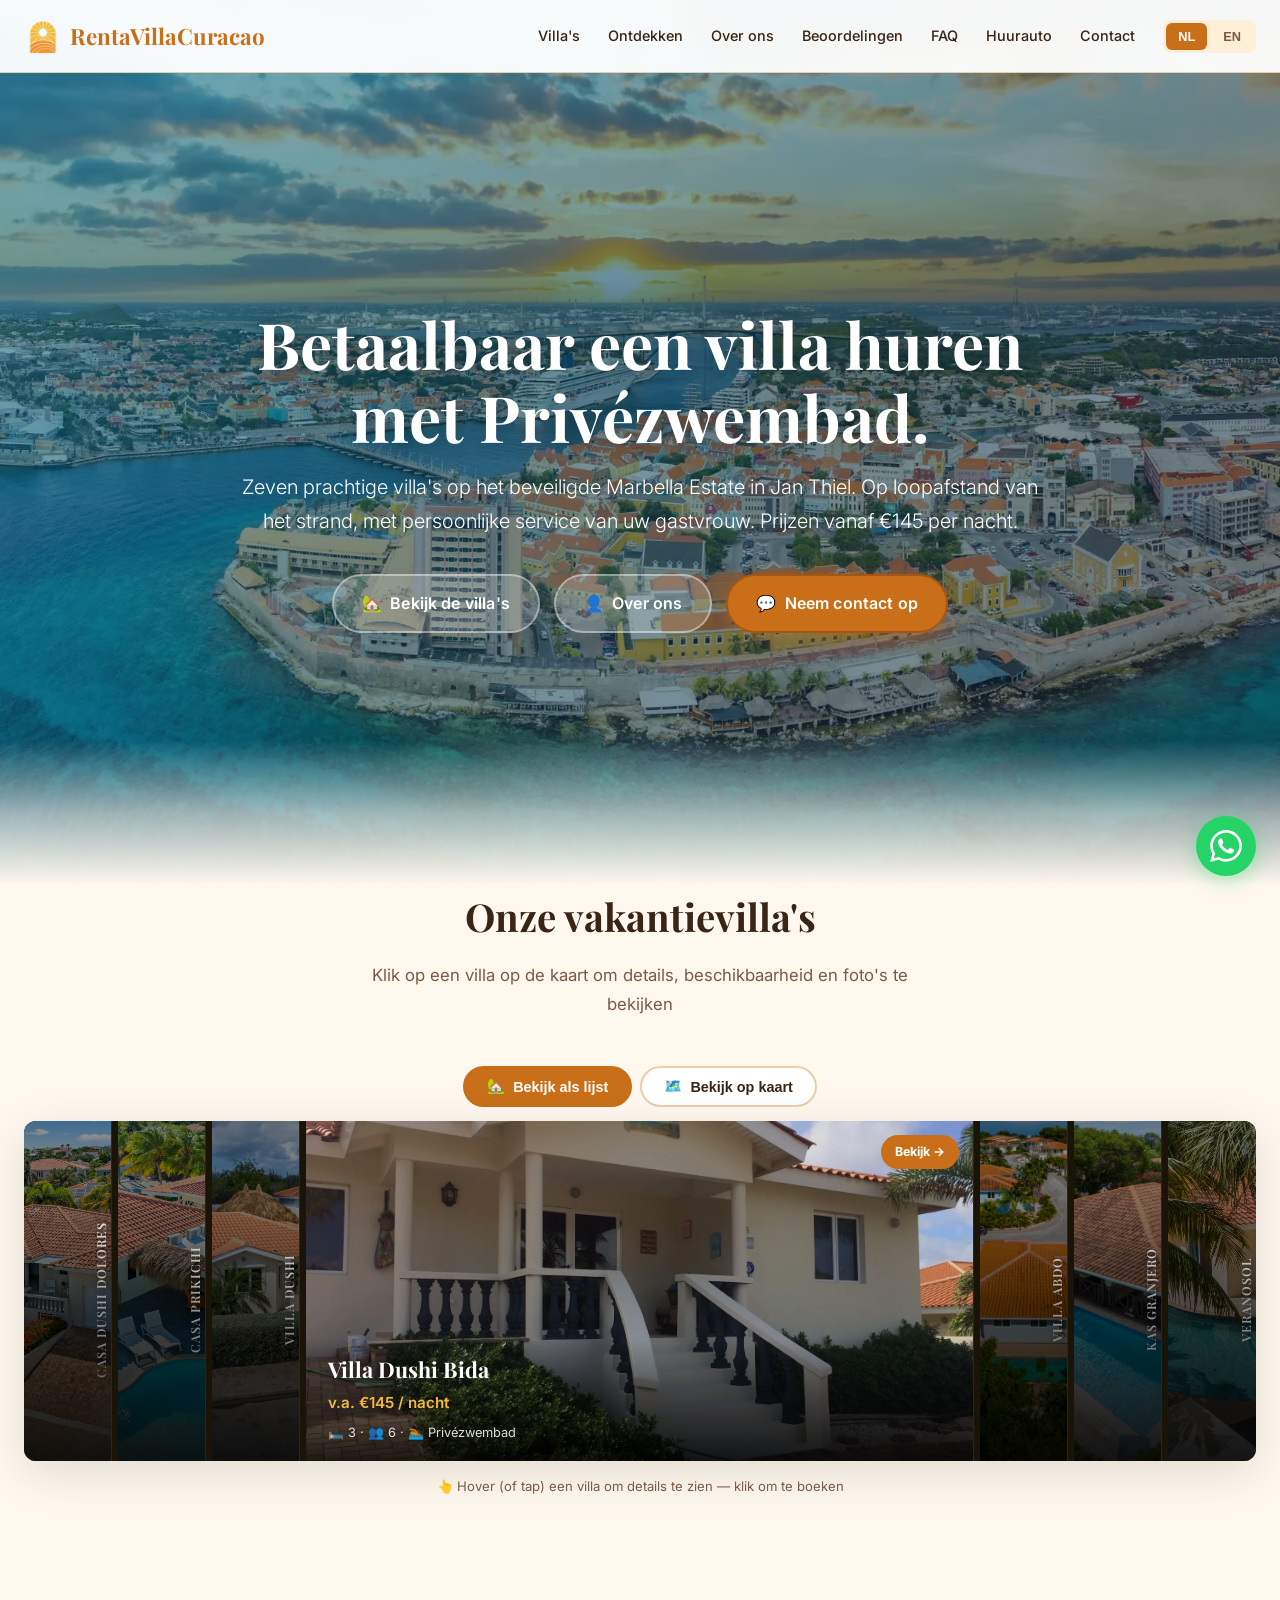
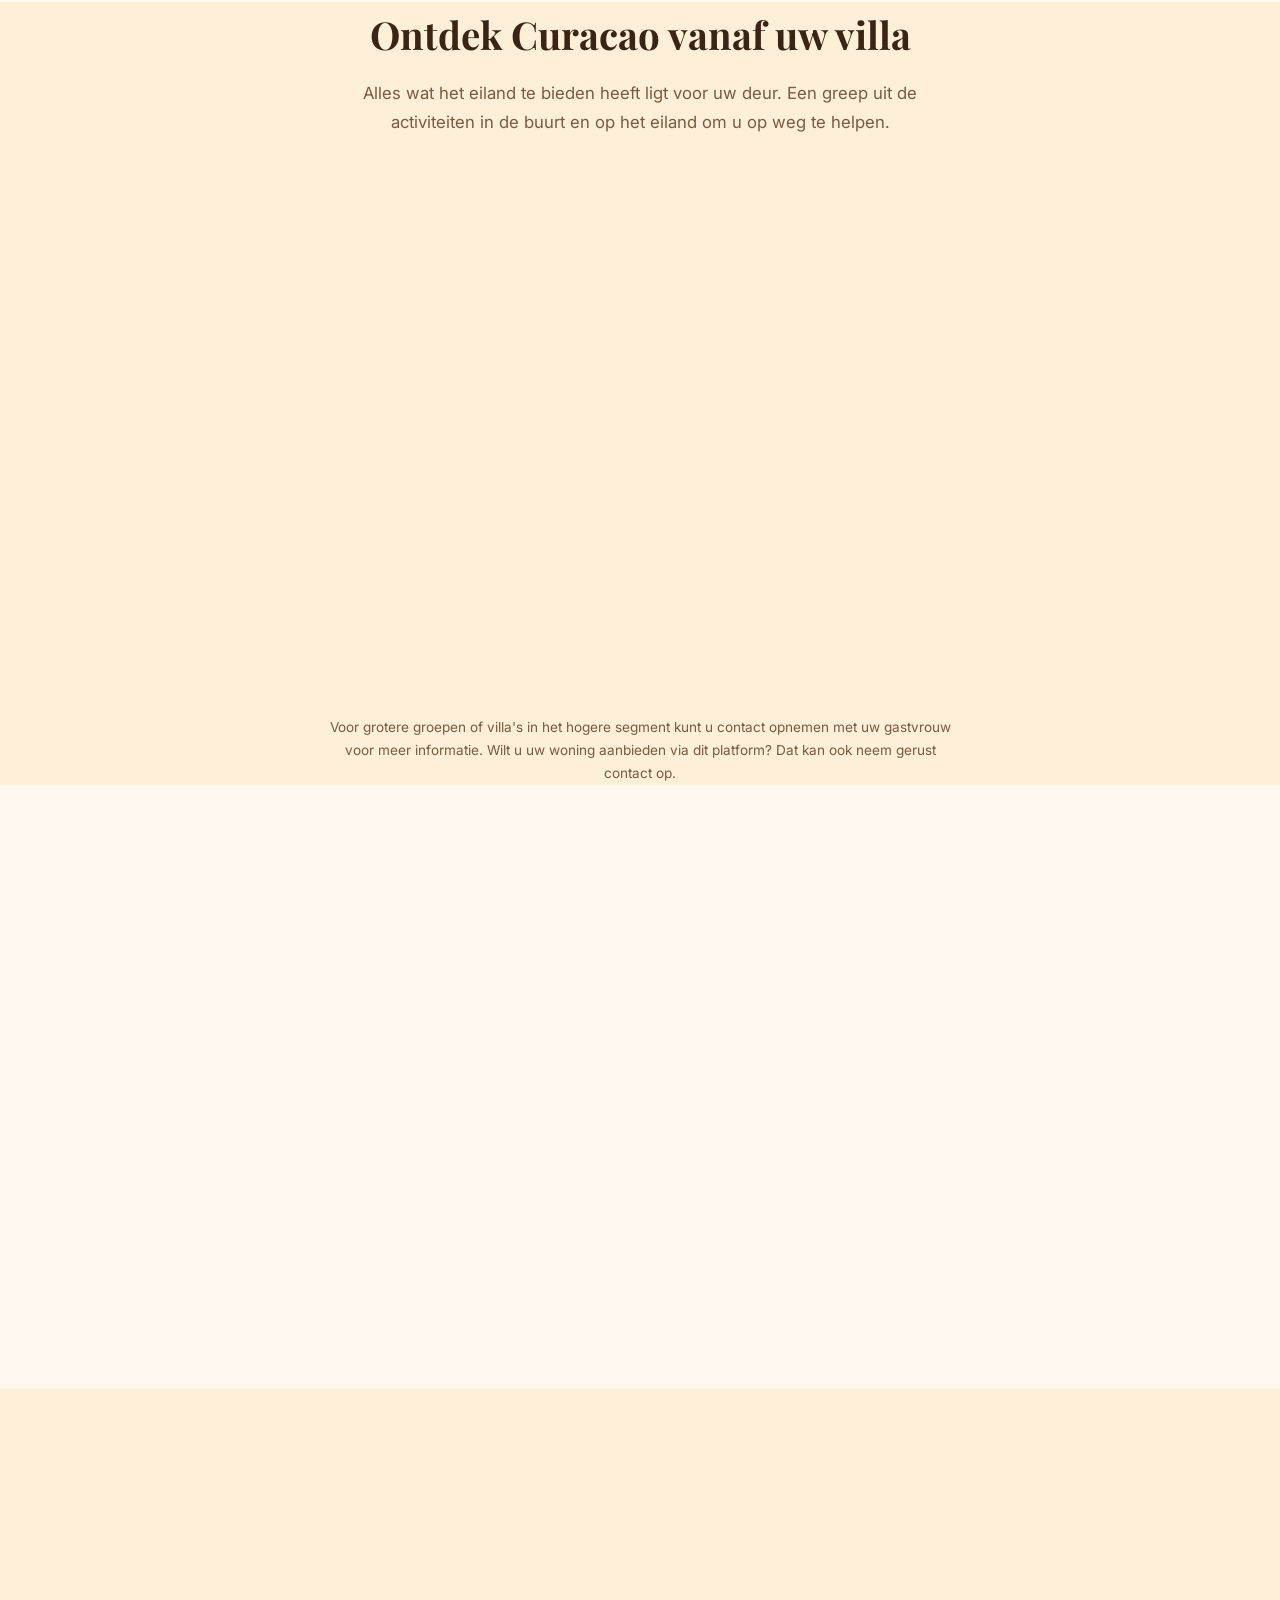
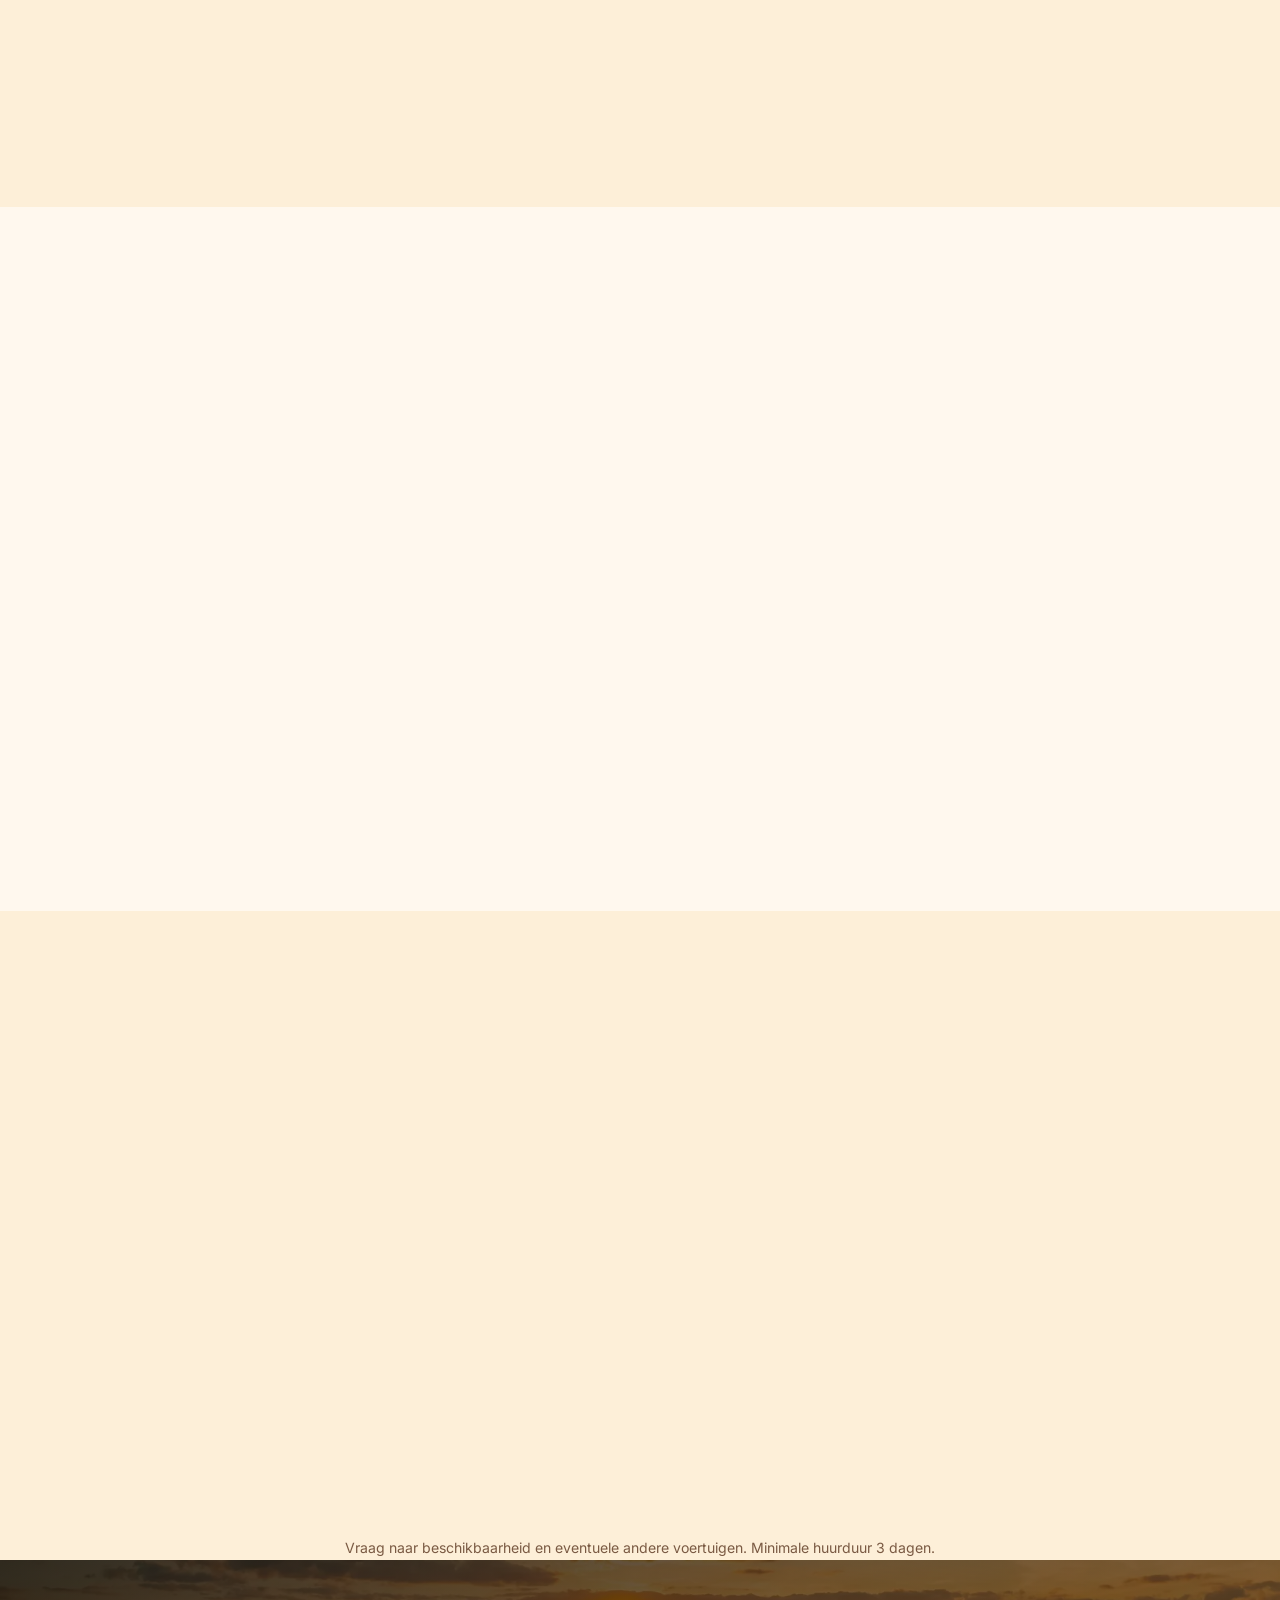
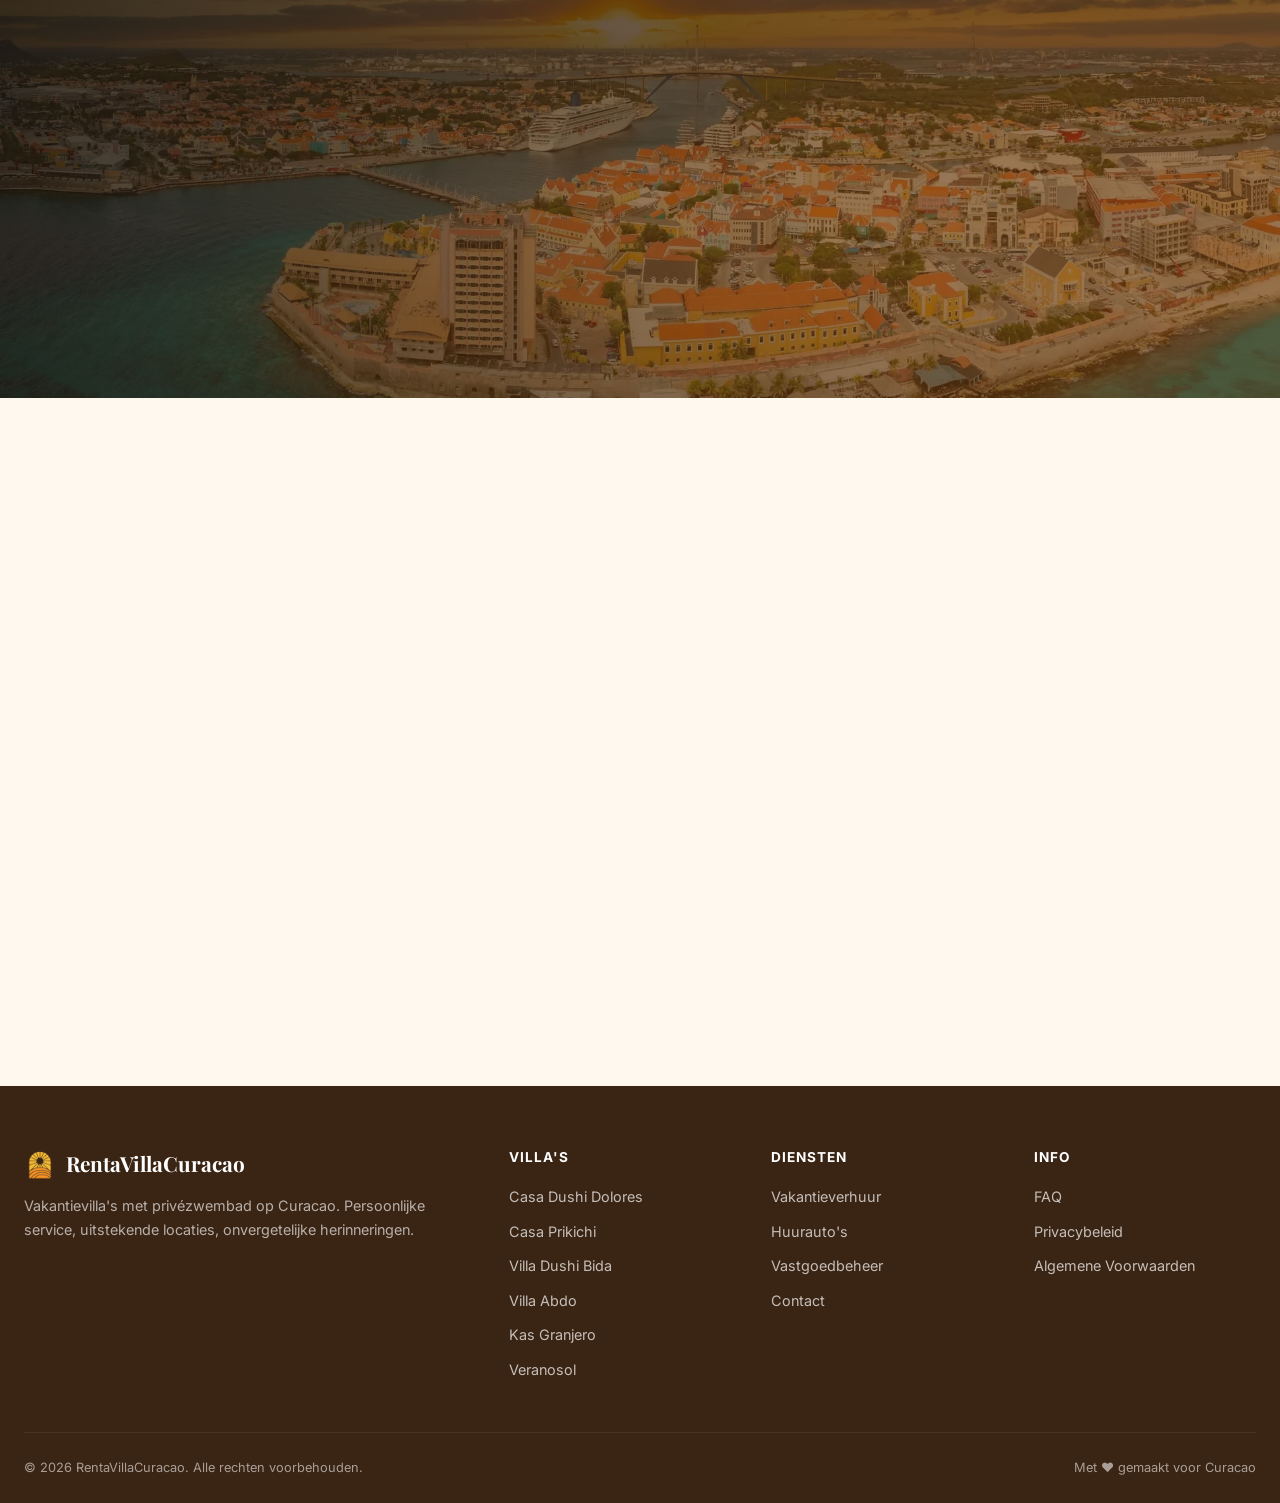
==== index.html @ ab535bf0 "Initial website snapshot" ====
<!DOCTYPE html>
<html lang="nl">
<head>
    <meta charset="UTF-8">
    <meta name="viewport" content="width=device-width, initial-scale=1.0">
    <title>RentaVillaCuracao | Vakantievilla's met Privézwembad op Curacao</title>
    <meta name="description" content="Huur een vakantievilla met privézwembad op Curacao. Uitstekende prijs-kwaliteit, dichtbij de mooiste stranden. Persoonlijke service van uw gastvrouw.">
    <meta name="robots" content="index, follow">

    <script type="application/ld+json">
    {
      "@context": "https://schema.org",
      "@graph": [
        {
          "@type": ["LocalBusiness", "LodgingBusiness"],
          "@id": "/#business",
          "name": "RentaVillaCuracao",
          "url": "/",
          "logo": "/images/logo.webp",
          "image": "/images/hero-bg.webp",
          "email": "rentavillacuracao@gmail.com",
          "telephone": "+59996779250",
          "address": {
            "@type": "PostalAddress",
            "addressLocality": "Jan Thiel",
            "addressRegion": "Curacao",
            "addressCountry": "CW"
          },
          "areaServed": "Curacao",
          "priceRange": "Vanaf EUR 145 per nacht",
          "description": "Vakantievilla's met privezwembad op Marbella Estate in Jan Thiel, Curacao, met persoonlijke service van een lokale gastvrouw.",
          "makesOffer": [
            {"@type": "Offer", "itemOffered": {"@type": "Service", "name": "Vakantieverhuur Curacao"}},
            {"@type": "Offer", "itemOffered": {"@type": "Service", "name": "Huurauto Curacao"}},
            {"@type": "Offer", "itemOffered": {"@type": "Service", "name": "Vastgoedbeheer Curacao"}}
          ]
        },
        {
          "@type": "ItemList",
          "@id": "/#villa-list",
          "name": "Vakantievilla's op Curacao",
          "itemListElement": [
            {"@type": "ListItem", "position": 1, "name": "Casa Dushi Dolores", "url": "/#villas"},
            {"@type": "ListItem", "position": 2, "name": "Casa Prikichi", "url": "/#villas"},
            {"@type": "ListItem", "position": 3, "name": "Villa Dushi", "url": "/#villas"},
            {"@type": "ListItem", "position": 4, "name": "Villa Dushi Bida", "url": "/#villas"},
            {"@type": "ListItem", "position": 5, "name": "Villa Abdo", "url": "/#villas"},
            {"@type": "ListItem", "position": 6, "name": "Kas Granjero", "url": "/#villas"},
            {"@type": "ListItem", "position": 7, "name": "Veranosol", "url": "/#villas"}
          ]
        },
        {
          "@type": "FAQPage",
          "@id": "/#faq-schema",
          "mainEntity": [
            {
              "@type": "Question",
              "name": "Hoe boek ik een villa?",
              "acceptedAnswer": {"@type": "Answer", "text": "Klik op een villa, kies aankomst- en vertrekdatum in de kalender, vul naam en e-mail in en stuur de aanvraag. Contact via WhatsApp is ook mogelijk."}
            },
            {
              "@type": "Question",
              "name": "Wat is inbegrepen in de huurprijs?",
              "acceptedAnswer": {"@type": "Answer", "text": "Verblijf is vanaf EUR 145 per nacht voor 4 personen. Extra personen, eindschoonmaak, logeerbelasting (7%) en borg worden apart vermeld bij aanvraag."}
            },
            {
              "@type": "Question",
              "name": "Heb ik een huurauto nodig?",
              "acceptedAnswer": {"@type": "Answer", "text": "Een huurauto wordt aanbevolen om Curacao op eigen tempo te verkennen. RentaVillaCuracao kan huurauto's regelen."}
            }
          ]
        }
      ]
    }
    </script>

    <!-- Google Fonts -->
    <link rel="preconnect" href="https://fonts.googleapis.com">
    <link href="https://fonts.googleapis.com/css2?family=Playfair+Display:wght@400;600;700&family=Inter:wght@300;400;500;600&display=swap" rel="stylesheet">

    <!-- Leaflet CSS via cdnjs -->
    <link rel="stylesheet" href="https://cdnjs.cloudflare.com/ajax/libs/leaflet/1.9.4/leaflet.min.css">

    <!-- Site styles -->
    <link rel="stylesheet" href="css/styles.css">
</head>
<body>

<header class="site-header" id="top">
<!-- NAV -->
<nav class="nav" id="mainNav" aria-label="Hoofdnavigatie">
    <div class="nav-inner">
        <a href="#" class="nav-logo">
            <img src="images/logo.webp" alt="RentaVillaCuracao logo" style="height:38px;width:auto;vertical-align:middle;"> RentaVillaCuracao
        </a>
        <div class="nav-links" id="navLinks">
            <a href="#villas" data-lang="nl">Villa's</a>
            <a href="#villas" data-lang="en">Villas</a>
            <a href="#discover" data-lang="nl">Ontdekken</a>
            <a href="#discover" data-lang="en">Discover</a>
            <a href="#about" data-lang="nl">Over ons</a>
            <a href="#about" data-lang="en">About us</a>
            <a href="#reviews" data-lang="nl">Beoordelingen</a>
            <a href="#reviews" data-lang="en">Reviews</a>
            <a href="#faq">FAQ</a>
            <a href="#car-rental" data-lang="nl">Huurauto</a>
            <a href="#car-rental" data-lang="en">Car rental</a>
            <a href="#contact">Contact</a>
            <div class="lang-switch">
                <button class="lang-btn active" onclick="setLang('nl')">NL</button>
                <button class="lang-btn" onclick="setLang('en')">EN</button>
            </div>
        </div>
        <button class="nav-hamburger" id="hamburger" aria-label="Menu">
            <span></span><span></span><span></span>
        </button>
    </div>
</nav>

<!-- HERO -->
<section class="hero" id="home" aria-labelledby="hero-title">
    <div class="hero-content">
        <h1 class="hero-animate" id="hero-title">
            <span data-lang="nl">Betaalbaar een villa huren met Privézwembad.</span>
            <span data-lang="en">Rent an affordable villa with Private pool.</span>
        </h1>
        <p class="hero-animate-delay">
            <span data-lang="nl">Zeven prachtige villa's op het beveiligde Marbella Estate in Jan Thiel. Op loopafstand van het strand, met persoonlijke service van uw gastvrouw. Prijzen vanaf €145 per nacht.</span>
            <span data-lang="en">Seven beautiful villas on the gated Marbella Estate in Jan Thiel. Walking distance from the beach, with personal service from your hostess. Prices from €145 per night.</span>
        </p>
        <div class="hero-quick-nav hero-animate-delay-2">
            <a href="#villas" class="hero-quick-btn">
                🏡 <span data-lang="nl">Bekijk de villa's</span><span data-lang="en">View the villas</span>
            </a>
            <a href="#about" class="hero-quick-btn">
                👤 <span data-lang="nl">Over ons</span><span data-lang="en">About us</span>
            </a>
            <a href="#contact" class="hero-quick-btn hero-quick-btn-primary">
                💬 <span data-lang="nl">Neem contact op</span><span data-lang="en">Contact us</span>
            </a>
        </div>
    </div>
</section>
</header>

<main id="main-content">

<!-- VILLAS MAP SECTION -->
<section class="section" id="villas" aria-labelledby="villas-title">
    <div class="section-header animate-on-scroll">
        <h2 id="villas-title" data-lang="nl">Onze vakantievilla's</h2>
        <h2 data-lang="en">Our vacation villas</h2>
        <p data-lang="nl">Klik op een villa op de kaart om details, beschikbaarheid en foto's te bekijken</p>
        <p data-lang="en">Click on a villa on the map to view details, availability and photos</p>
    </div>
    <div class="villa-strip-toggle animate-on-scroll">
        <button id="viewBtnStrip" class="active" onclick="setVillaView('strip')">
            🏡 <span data-lang="nl">Bekijk als lijst</span><span data-lang="en">List view</span>
        </button>
        <button id="viewBtnMap" onclick="setVillaView('map')" style="margin-left:8px;">
            🗺️ <span data-lang="nl">Bekijk op kaart</span><span data-lang="en">Map view</span>
        </button>
    </div>

    <!-- Villa expand-cards strip -->
    <div class="villa-strip-wrap animate-on-scroll" id="villaStripWrap">
        <div class="villa-strip" id="villaStrip"></div>
        <p style="text-align:center;margin-top:14px;font-size:.82rem;color:var(--color-text-light);">
            <span data-lang="nl">👆 Hover (of tap) een villa om details te zien — klik om te boeken</span>
            <span data-lang="en">👆 Hover (or tap) a villa to see details — click to book</span>
        </p>
    </div>

    <!-- Map view (toggled) -->
    <div id="villaMapView" style="display:none;">
        <div class="filter-tabs animate-on-scroll" style="margin-bottom:16px;">
            <button class="filter-tab active" onclick="filterMapPins('all',this)" data-lang="nl">Alle villa's</button>
            <button class="filter-tab active" onclick="filterMapPins('all',this)" data-lang="en">All villas</button>
            <button class="filter-tab" onclick="filterMapPins('pool',this)">🏊 <span data-lang="nl">Met zwembad</span><span data-lang="en">With pool</span></button>
            <button class="filter-tab" onclick="filterMapPins('large',this)">👥 6+ <span data-lang="nl">gasten</span><span data-lang="en">guests</span></button>
        </div>
        <div class="map-wrapper animate-on-scroll">
            <div id="villaMap"></div>
        </div>
        <div class="map-legend">
            <div class="map-legend-item">
                <div class="map-legend-dot" style="background:var(--color-primary);"></div>
                <span data-lang="nl">Klik op een pin om te boeken</span>
                <span data-lang="en">Tap a pin to book</span>
            </div>
        </div>
    </div>
</section>

<!-- DISCOVER SECTION -->
<section class="section-alt" id="discover" aria-labelledby="discover-title">
    <div class="section" style="padding-top:0;padding-bottom:0;">
        <div class="section-header animate-on-scroll">
            <h2 id="discover-title" data-lang="nl">Ontdek Curacao vanaf uw villa</h2>
            <h2 data-lang="en">Discover Curacao from your villa</h2>
            <p data-lang="nl">Alles wat het eiland te bieden heeft ligt voor uw deur. Een greep uit de activiteiten in de buurt en op het eiland om u op weg te helpen.</p>
            <p data-lang="en">Everything the island has to offer is right at your doorstep. A selection of activities nearby and across the island to get you started.</p>
        </div>
        <div class="card-stack-wrap animate-on-scroll" id="discoverStack">
            <div class="card-stack-stage" id="cstackStage" tabindex="0" aria-label="Activiteiten op Curacao"></div>
            <div class="card-stack-controls">
                <button class="cstack-arrow" id="cstackPrev" aria-label="Vorige">‹</button>
                <div class="cstack-dots" id="cstackDots"></div>
                <button class="cstack-arrow" id="cstackNext" aria-label="Volgende">›</button>
            </div>
        </div>
        <p style="text-align:center;margin-top:24px;font-size:.85rem;color:var(--color-text-light);max-width:640px;margin-left:auto;margin-right:auto;" data-lang="nl">Voor grotere groepen of villa's in het hogere segment kunt u contact opnemen met uw gastvrouw voor meer informatie. Wilt u uw woning aanbieden via dit platform? Dat kan ook neem gerust contact op.</p>
        <p style="text-align:center;margin-top:24px;font-size:.85rem;color:var(--color-text-light);max-width:640px;margin-left:auto;margin-right:auto;" data-lang="en">For larger groups or higher-end villas, contact your hostess for more information. Want to list your property on this platform? That's possible too — feel free to get in touch.</p>
    </div>
</section>

<!-- ABOUT SECTION -->
<section id="about" aria-labelledby="about-title">
    <div class="about-grid">
        <figure class="about-img animate-on-scroll slide-left">
            <img src="images/about-host.webp" alt="Uw gastvrouw"
                 onerror="this.src='https://images.pexels.com/photos/3601425/pexels-photo-3601425.jpeg?auto=compress&cs=tinysrgb&w=800'">
        </figure>
        <div class="about-content animate-on-scroll slide-right">
            <h2 id="about-title" data-lang="nl">Uw persoonlijke gastvrouw op Curacao</h2>
            <h2 data-lang="en">Your personal hostess in Curacao</h2>
            <p data-lang="nl">Welkom bij RentaVillaCuracao. Als uw gastvrouw op het eiland zorg ik ervoor dat uw vakantie onvergetelijk wordt. Met jarenlange ervaring in vastgoed en gastvrijheid op Curacao bied RentaVillaCuracao persoonlijke service en lokale kennis die het verschil maken.</p>
            <p data-lang="en">Welcome to RentaVillaCuracao. As your hostess on the island, I make sure your vacation becomes unforgettable. With years of experience in real estate and hospitality in Curacao, RentaVillaCuracao offers personal service and local knowledge that make all the difference.</p>
            <p data-lang="nl">Naast vakantieverhuur bied ik ook vastgoedbeheer, verhuur op lange termijn en begeleiding bij de aankoop of verkoop van vastgoed op Curacao.</p>
            <p data-lang="en">In addition to vacation rentals, I also offer property management, long-term rentals, and guidance for buying or selling real estate in Curacao.</p>
            <ul class="services-list" aria-label="Diensten">
                <li class="service-item"><span class="icon">🏠</span><span data-lang="nl">Vakantieverhuur</span><span data-lang="en">Vacation rentals</span></li>
                <li class="service-item"><span class="icon">🔑</span><span data-lang="nl">Vastgoedbeheer</span><span data-lang="en">Property management</span></li>
                <li class="service-item"><span class="icon">📋</span><span data-lang="nl">Verhuur op lange termijn</span><span data-lang="en">Long-term rentals</span></li>
                <li class="service-item"><span class="icon">🏘️</span><span data-lang="nl">Vastgoed verkoop</span><span data-lang="en">Real estate sales</span></li>
                <li class="service-item"><span class="icon">🛡️</span><span data-lang="nl">Leegstandbeheer</span><span data-lang="en">Vacancy management</span></li>
                <li class="service-item"><span class="icon">🚗</span><span data-lang="nl">Huurauto's</span><span data-lang="en">Car rentals</span></li>
            </ul>
        </div>
    </div>
</section>

<!-- REVIEWS -->
<section class="section-alt" id="reviews" aria-labelledby="reviews-title">
    <div class="section" style="padding-top:0;padding-bottom:0;">
        <div class="section-header animate-on-scroll">
            <h2 id="reviews-title" data-lang="nl">Wat onze gasten zeggen</h2>
            <h2 data-lang="en">What our guests say</h2>
            <p data-lang="nl">Eerlijke beoordelingen van gasten die ons zijn voorgegaan</p>
            <p data-lang="en">Honest reviews from guests who stayed with us</p>
        </div>
        <div class="testimonials-grid stagger-children">
            <article class="testimonial-card animate-on-scroll">
                <div class="testimonial-stars">★★★★</div>
                <p class="testimonial-text" data-lang="nl">"Een fantastische ervaring! De villa was prachtig, het zwembad heerlijk. We komen zeker terug!"</p>
                <p class="testimonial-text" data-lang="en">"A fantastic experience! The villa was beautiful, the pool was lovely. We will definitely be back!"</p>
                <div class="testimonial-author">
                    <div class="testimonial-avatar">JV</div>
                    <div><div class="testimonial-name">Jan &amp; Vera</div><div class="testimonial-date">December 2025</div></div>
                </div>
            </article>
            <article class="testimonial-card animate-on-scroll">
                <div class="testimonial-stars">★★★★</div>
                <p class="testimonial-text" data-lang="nl">"Perfecte locatie, dichtbij het strand en toch rustig. De villa was schoon en goed uitgerust. De persoonlijke tips van de gastvrouw waren geweldig."</p>
                <p class="testimonial-text" data-lang="en">"Perfect location, close to the beach yet peaceful. The villa was clean and well equipped. The personal tips from the hostess were amazing."</p>
                <div class="testimonial-author">
                    <div class="testimonial-avatar">MK</div>
                    <div><div class="testimonial-name">Mark &amp; Karen</div><div class="testimonial-date" data-lang="nl">Januari 2026</div><div class="testimonial-date" data-lang="en">January 2026</div></div>
                </div>
            </article>
            <article class="testimonial-card animate-on-scroll">
                <div class="testimonial-stars">★★★★★</div>
                <p class="testimonial-text" data-lang="nl">"De beste vakantie die we ooit hebben gehad. De villa overtrof al onze verwachtingen. Heel gastvrij ontvangen!"</p>
                <p class="testimonial-text" data-lang="en">"The best vacation we have ever had. The villa exceeded all our expectations. We were welcomed very warmly!"</p>
                <div class="testimonial-author">
                    <div class="testimonial-avatar">PL</div>
                    <div><div class="testimonial-name">Peter &amp; Lisa</div><div class="testimonial-date" data-lang="nl">Februari 2026</div><div class="testimonial-date" data-lang="en">February 2026</div></div>
                </div>
            </article>
        </div>
    </div>
</section>

<!-- FAQ -->
<section class="section" id="faq" aria-labelledby="faq-title">
    <div class="section-header animate-on-scroll">
        <h2 id="faq-title" data-lang="nl">Veelgestelde vragen</h2>
        <h2 data-lang="en">Frequently asked questions</h2>
        <p data-lang="nl">Alles wat u moet weten over het huren van een villa op Curacao</p>
        <p data-lang="en">Everything you need to know about renting a villa in Curacao</p>
    </div>
    <div class="faq-list">
        <div class="faq-item animate-on-scroll">
            <button class="faq-question" onclick="toggleFaq(this)" aria-expanded="false" aria-controls="faq-answer-booking">
                <span data-lang="nl">Hoe boek ik een villa?</span><span data-lang="en">How do I book a villa?</span>
                <span class="icon">+</span>
            </button>
            <div class="faq-answer" id="faq-answer-booking"><p data-lang="nl">Klik op een villa op de kaart, kies uw aankomst- en vertrekdatum in de kalender, vul uw naam en e-mail in en klik op "Stuur aanvraag". U kunt ook direct via WhatsApp contact opnemen.</p><p data-lang="en">Click on a villa on the map, choose your arrival and departure dates in the calendar, fill in your name and email, and click "Send request". You can also contact us directly via WhatsApp.</p></div>
        </div>
        <div class="faq-item animate-on-scroll">
            <button class="faq-question" onclick="toggleFaq(this)" aria-expanded="false" aria-controls="faq-answer-price">
                <span data-lang="nl">Wat is inbegrepen in de huurprijs?</span><span data-lang="en">What is included in the rental price?</span>
                <span class="icon">+</span>
            </button>
            <div class="faq-answer" id="faq-answer-price"><p data-lang="nl">Verblijf v.a. €145 per nacht voor 4 personen. Extra persoon €17,50 p.p.p.n. Niet inbegrepen: eindschoonmaak (€150) en logeerbelasting. Borg €400 per villa (retour na verblijf minus elektra/schade).</p><p data-lang="en">Stay from €145 per night for 4 people. Each extra guest €17.50 p.p.p.n. Not included: final cleaning (€150) and tourist tax. Security deposit €400 per villa (returned after stay minus electricity/damage).</p></div>
        </div>
        <div class="faq-item animate-on-scroll">
            <button class="faq-question" onclick="toggleFaq(this)" aria-expanded="false" aria-controls="faq-answer-cancellation">
                <span data-lang="nl">Wat is het annuleringsbeleid?</span><span data-lang="en">What is the cancellation policy?</span>
                <span class="icon">+</span>
            </button>
            <div class="faq-answer" id="faq-answer-cancellation"><p data-lang="nl">Annulering tot 3 maanden voor aankomst: volledige aanbetaling retour. Tussen 3 maanden en 6 weken: 50% retour. Binnen 6 weken: geen terugbetaling.</p><p data-lang="en">Cancellation up to 3 months before arrival: full deposit refund. Between 3 months and 6 weeks: 50% refund. Within 6 weeks: no refund.</p></div>
        </div>
        <div class="faq-item animate-on-scroll">
            <button class="faq-question" onclick="toggleFaq(this)" aria-expanded="false" aria-controls="faq-answer-car">
                <span data-lang="nl">Heb ik een huurauto nodig?</span><span data-lang="en">Do I need a rental car?</span>
                <span class="icon">+</span>
            </button>
            <div class="faq-answer" id="faq-answer-car"><p data-lang="nl">Een huurauto wordt aanbevolen om het eiland op eigen tempo te verkennen. Wij bieden betrouwbare huurauto's aan een gunstig tarief. Zie de sectie Huurauto's hieronder.</p><p data-lang="en">A rental car is recommended to explore the island at your own pace. We offer reliable rental cars at competitive rates. See the Car Rentals section below.</p></div>
        </div>
        <div class="faq-item animate-on-scroll">
            <button class="faq-question" onclick="toggleFaq(this)" aria-expanded="false" aria-controls="faq-answer-children">
                <span data-lang="nl">Zijn de villa's geschikt voor kinderen?</span><span data-lang="en">Are the villas suitable for children?</span>
                <span class="icon">+</span>
            </button>
            <div class="faq-answer" id="faq-answer-children"><p data-lang="nl">Ja, de meeste villa's zijn geschikt voor gezinnen met kinderen. Kinderbedjes en kinderstoelen zijn beschikbaar op aanvraag. Het zwembad is niet afgeschermd; ouders dienen toezicht te houden.</p><p data-lang="en">Yes, most villas are suitable for families with children. Cribs and high chairs are available upon request. The pool is not fenced; parents must supervise children at all times.</p></div>
        </div>
        <div class="faq-item animate-on-scroll">
            <button class="faq-question" onclick="toggleFaq(this)" aria-expanded="false" aria-controls="faq-answer-checkin">
                <span data-lang="nl">Hoe laat is het inchecken en uitchecken?</span><span data-lang="en">What are the check-in and check-out times?</span>
                <span class="icon">+</span>
            </button>
            <div class="faq-answer" id="faq-answer-checkin"><p data-lang="nl">Inchecken is vanaf 16:00 uur en uitchecken is voor 11:00 uur. Vroeg inchecken of laat uitchecken is op aanvraag mogelijk.</p><p data-lang="en">Check-in is from 4:00 PM and check-out is before 11:00 AM. Early check-in or late check-out is available upon request.</p></div>
        </div>
    </div>
</section>

<!-- CAR RENTAL -->
<section class="section-alt" id="car-rental" aria-labelledby="car-rental-title">
    <div class="section" style="padding-top:0;padding-bottom:0;">
        <div class="section-header animate-on-scroll">
            <h2 id="car-rental-title" data-lang="nl">Huurauto's beschikbaar</h2>
            <h2 data-lang="en">Rental cars available</h2>
            <p data-lang="nl">Verken het eiland op uw eigen tempo. Uw gastvrouw regelt alles voor u.</p>
            <p data-lang="en">Explore the island at your own pace. Your hostess arranges everything for you.</p>
        </div>
        <div class="cars-grid stagger-children">
            <article class="car-card animate-on-scroll">
                <div class="car-card-img">
                    <img src="images/cars/hyundaitucson2012.webp" alt="Hyundai Tucson"
                         onerror="this.style.display='none';this.nextElementSibling.style.display='flex'">
                    <span class="car-emoji" style="display:none;">🚙</span>
                </div>
                <div class="car-card-body">
                    <h3>Hyundai Tucson 2012</h3>
                    <div class="car-specs">
                        <span>🚗 SUV</span>
                        <span>❄️ <span data-lang="nl">Airco</span><span data-lang="en">A/C</span></span>
                        <span>👥 5 <span data-lang="nl">zitpl.</span><span data-lang="en">seats</span></span>
                        <span>🔄 <span data-lang="nl">Automaat</span><span data-lang="en">Auto</span></span>
                    </div>
                    <div class="car-price">€45 <small data-lang="nl">/ dag</small><small data-lang="en">/ day</small></div>
                </div>
                <div class="car-actions">
                    <button class="btn-car" onclick="bookCarWhatsApp('Hyundai Tucson', 45)">
                        💬 <span data-lang="nl">Reserveer via WhatsApp</span><span data-lang="en">Reserve via WhatsApp</span>
                    </button>
                </div>
                <p class="car-note" data-lang="nl">* Inclusief verzekering, excl. brandstof</p>
                <p class="car-note" data-lang="en">* Insurance included, fuel excluded</p>
            </article>
            <article class="car-card animate-on-scroll">
                <div class="car-card-img">
                    <img src="images/cars/vwpolo2022.webp" alt="VW Polo"
                         onerror="this.style.display='none';this.nextElementSibling.style.display='flex'">
                    <span class="car-emoji" style="display:none;">🚗</span>
                </div>
                <div class="car-card-body">
                    <h3>Volkswagen Polo 2022</h3>
                    <div class="car-specs">
                        <span>🚗 <span data-lang="nl">Compact</span><span data-lang="en">Compact</span></span>
                        <span>❄️ <span data-lang="nl">Airco</span><span data-lang="en">A/C</span></span>
                        <span>👥 5 <span data-lang="nl">zitpl.</span><span data-lang="en">seats</span></span>
                        <span>⛽ <span data-lang="nl">Zuinig</span><span data-lang="en">Eco</span></span>
                    </div>
                    <div class="car-price">€45 <small data-lang="nl">/ dag</small><small data-lang="en">/ day</small></div>
                </div>
                <div class="car-actions">
                    <button class="btn-car" onclick="bookCarWhatsApp('VW Polo', 45)">
                        💬 <span data-lang="nl">Reserveer via WhatsApp</span><span data-lang="en">Reserve via WhatsApp</span>
                    </button>
                </div>
                <p class="car-note" data-lang="nl">* Inclusief verzekering, excl. brandstof</p>
                <p class="car-note" data-lang="en">* Insurance included, fuel excluded</p>
            </article>
            <article class="car-card animate-on-scroll">
                <div class="car-card-img">
                    <img src="images/cars/kiasorento2012.webp" alt="Kia Sorento"
                         onerror="this.style.display='none';this.nextElementSibling.style.display='flex'">
                    <span class="car-emoji" style="display:none;">🚙</span>
                </div>
                <div class="car-card-body">
                    <h3>Kia Sorento 2012</h3>
                    <div class="car-specs">
                        <span>🚗 SUV</span>
                        <span>❄️ <span data-lang="nl">Airco</span><span data-lang="en">A/C</span></span>
                        <span>👥 7 <span data-lang="nl">zitpl.</span><span data-lang="en">seats</span></span>
                        <span>🔄 <span data-lang="nl">Automaat</span><span data-lang="en">Auto</span></span>
                    </div>
                    <div class="car-price">€35 <small data-lang="nl">/ dag</small><small data-lang="en">/ day</small></div>
                </div>
                <div class="car-actions">
                    <button class="btn-car" onclick="bookCarWhatsApp('Kia Sorento', 35)">
                        💬 <span data-lang="nl">Reserveer via WhatsApp</span><span data-lang="en">Reserve via WhatsApp</span>
                    </button>
                </div>
                <p class="car-note" data-lang="nl">* Inclusief verzekering, excl. brandstof</p>
                <p class="car-note" data-lang="en">* Insurance included, fuel excluded</p>
            </article>
        </div>
        <p style="text-align:center;margin-top:24px;font-size:.88rem;color:var(--color-text-light);" data-lang="nl">Vraag naar beschikbaarheid en eventuele andere voertuigen. Minimale huurduur 3 dagen.</p>
        <p style="text-align:center;margin-top:24px;font-size:.88rem;color:var(--color-text-light);" data-lang="en">Ask about availability and other vehicles. Minimum rental duration 3 days.</p>
    </div>
</section>

<!-- CTA -->
<section class="cta-section" aria-labelledby="cta-title">
    <div class="animate-on-scroll">
        <h2 id="cta-title" data-lang="nl">Klaar voor uw droomvakantie op Curacao?</h2>
        <h2 data-lang="en">Ready for your dream vacation in Curacao?</h2>
        <p data-lang="nl">Neem vandaag nog contact op en ik help u graag met het samenstellen van uw ideale verblijf.</p>
        <p data-lang="en">Get in touch today and I will be happy to help you create your ideal stay.</p>
        <div class="cta-buttons">
            <a href="#villas" class="btn-cta btn-cta-primary">✉️ <span data-lang="nl">Bekijk beschikbaarheid</span><span data-lang="en">Check availability</span></a>
            <a href="https://wa.me/59996779250" target="_blank" class="btn-cta btn-cta-outline" rel="noopener">💬 <span data-lang="nl">Chat via WhatsApp</span><span data-lang="en">Chat via WhatsApp</span></a>
        </div>
    </div>
</section>

<!-- CONTACT -->
<section class="section" id="contact" aria-labelledby="contact-title">
    <div class="section-header animate-on-scroll">
        <h2 id="contact-title" data-lang="nl">Neem contact op</h2>
        <h2 data-lang="en">Get in touch</h2>
        <p data-lang="nl">Wij reageren doorgaans binnen enkele uren, ook via WhatsApp</p>
        <p data-lang="en">We typically respond within a few hours, also via WhatsApp</p>
    </div>
    <div class="contact-grid">
        <address class="contact-info animate-on-scroll slide-left">
            <h3 data-lang="nl">Contactgegevens</h3>
            <h3 data-lang="en">Contact details</h3>
            <div class="contact-info-item">
                <span class="icon">📧</span>
                <div><h4>E-mail</h4><p><a href="mailto:rentavillacuracao@gmail.com">rentavillacuracao@gmail.com</a></p></div>
            </div>
            <div class="contact-info-item">
                <span class="icon">📱</span>
                <div><h4>WhatsApp</h4><p>+5999 677 9250</p></div>
            </div>
            <div class="contact-info-item">
                <span class="icon">📍</span>
                <div>
                    <h4 data-lang="nl">Locatie</h4><h4 data-lang="en">Location</h4>
                    <p>Curacao, Jan Thiel, Marbella Estate</p>
                    <a href="https://www.google.com/maps?q=12.0885,-68.8735" target="_blank" rel="noopener" class="btn-maps-contact">
                        📍 <span data-lang="nl">Bekijk op Google Maps</span><span data-lang="en">View on Google Maps</span>
                    </a>
                </div>
            </div>
            <div class="contact-info-item">
                <span class="icon">⏰</span>
                <div>
                    <h4 data-lang="nl">Bereikbaarheid</h4><h4 data-lang="en">Availability</h4>
                    <p data-lang="nl">Altijd bereikbaar via WhatsApp</p>
                    <p data-lang="en">Always available via WhatsApp</p>
                </div>
            </div>
        </address>
        <div class="animate-on-scroll slide-right">
            <form class="booking-form" id="contactForm" onsubmit="sendContactForm(event)">
                <div class="form-row">
                    <div class="form-group">
                        <label data-lang="nl">Naam</label><label data-lang="en">Name</label>
                        <input type="text" name="name" required placeholder="Uw volledige naam">
                    </div>
                    <div class="form-group">
                        <label>E-mail</label>
                        <input type="email" name="email" required placeholder="uw@email.com">
                    </div>
                </div>
                <div class="form-row">
                    <div class="form-group full">
                        <label data-lang="nl">Bericht</label><label data-lang="en">Message</label>
                        <textarea name="message" rows="5" required placeholder="Uw bericht..."></textarea>
                    </div>
                </div>
                <button type="submit" class="btn-submit" id="contactSubmitBtn">
                    ✉️ <span data-lang="nl">Verstuur bericht</span><span data-lang="en">Send message</span>
                </button>
            </form>
        </div>
    </div>
</section>
</main>

<!-- FOOTER -->
<footer class="footer" aria-label="Website footer">
    <div class="footer-inner">
        <div class="footer-brand">
            <h3><img src="images/logo.webp" alt="RentaVillaCuracao logo"> RentaVillaCuracao</h3>
            <p data-lang="nl">Vakantievilla's met privézwembad op Curacao. Persoonlijke service, uitstekende locaties, onvergetelijke herinneringen.</p>
            <p data-lang="en">Vacation villas with private pools in Curacao. Personal service, excellent locations, unforgettable memories.</p>
        </div>
        <nav class="footer-col" aria-label="Villa links">
            <h4 data-lang="nl">Villa's</h4><h4 data-lang="en">Villas</h4>
            <a href="#villas">Casa Dushi Dolores</a>
            <a href="#villas">Casa Prikichi</a>
            <a href="#villas">Villa Dushi Bida</a>
            <a href="#villas">Villa Abdo</a>
            <a href="#villas">Kas Granjero</a>
            <a href="#villas">Veranosol</a>
        </nav>
        <nav class="footer-col" aria-label="Diensten links">
            <h4 data-lang="nl">Diensten</h4><h4 data-lang="en">Services</h4>
            <a href="#villas" data-lang="nl">Vakantieverhuur</a><a href="#villas" data-lang="en">Vacation rentals</a>
            <a href="#car-rental" data-lang="nl">Huurauto's</a><a href="#car-rental" data-lang="en">Car rentals</a>
            <a href="#about" data-lang="nl">Vastgoedbeheer</a><a href="#about" data-lang="en">Property management</a>
            <a href="#contact" data-lang="nl">Contact</a><a href="#contact" data-lang="en">Contact</a>
        </nav>
        <nav class="footer-col" aria-label="Informatie links">
            <h4>Info</h4>
            <a href="#faq">FAQ</a>
            <a href="javascript:void(0)" onclick="openModal('privacy')" data-lang="nl">Privacybeleid</a>
            <a href="javascript:void(0)" onclick="openModal('privacy')" data-lang="en">Privacy Policy</a>
            <a href="javascript:void(0)" onclick="openModal('terms')" data-lang="nl">Algemene Voorwaarden</a>
            <a href="javascript:void(0)" onclick="openModal('terms')" data-lang="en">Terms &amp; Conditions</a>
        </nav>
    </div>
    <div class="footer-bottom">
        <span>© 2026 RentaVillaCuracao. <span data-lang="nl">Alle rechten voorbehouden.</span><span data-lang="en">All rights reserved.</span></span>
        <span data-lang="nl">Met ❤️ gemaakt voor Curacao</span><span data-lang="en">Made with ❤️ for Curacao</span>
    </div>
</footer>

<!-- WHATSAPP FLOAT -->
<a href="https://wa.me/59996779250" target="_blank" rel="noopener" class="whatsapp-float" title="WhatsApp">
    <svg viewBox="0 0 24 24"><path d="M17.472 14.382c-.297-.149-1.758-.867-2.03-.967-.273-.099-.471-.148-.67.15-.197.297-.767.966-.94 1.164-.173.199-.347.223-.644.075-.297-.15-1.255-.463-2.39-1.475-.883-.788-1.48-1.761-1.653-2.059-.173-.297-.018-.458.13-.606.134-.133.298-.347.446-.52.149-.174.198-.298.298-.497.099-.198.05-.371-.025-.52-.075-.149-.669-1.612-.916-2.207-.242-.579-.487-.5-.669-.51-.173-.008-.371-.01-.57-.01-.198 0-.52.074-.792.372-.272.297-1.04 1.016-1.04 2.479 0 1.462 1.065 2.875 1.213 3.074.149.198 2.096 3.2 5.077 4.487.709.306 1.262.489 1.694.625.712.227 1.36.195 1.871.118.571-.085 1.758-.719 2.006-1.413.248-.694.248-1.289.173-1.413-.074-.124-.272-.198-.57-.347m-5.421 7.403h-.004a9.87 9.87 0 01-5.031-1.378l-.361-.214-3.741.982.998-3.648-.235-.374a9.86 9.86 0 01-1.51-5.26c.001-5.45 4.436-9.884 9.888-9.884 2.64 0 5.122 1.03 6.988 2.898a9.825 9.825 0 012.893 6.994c-.003 5.45-4.437 9.884-9.885 9.884m8.413-18.297A11.815 11.815 0 0012.05 0C5.495 0 .16 5.335.157 11.892c0 2.096.547 4.142 1.588 5.945L.057 24l6.305-1.654a11.882 11.882 0 005.683 1.448h.005c6.554 0 11.89-5.335 11.893-11.893a11.821 11.821 0 00-3.48-8.413z"/></svg>
</a>

<!-- LIGHTBOX -->
<div class="lightbox-overlay" id="lightboxOverlay" onclick="lightboxClickOutside(event)">
    <button class="lightbox-close" onclick="closeLightbox()" title="Sluiten">✕</button>
    <button class="lightbox-nav lightbox-prev" onclick="lightboxNav(-1)">‹</button>
    <div class="lightbox-img-wrap"><img id="lightboxImg" src="" alt=""></div>
    <button class="lightbox-nav lightbox-next" onclick="lightboxNav(1)">›</button>
    <div class="lightbox-counter" id="lightboxCounter"></div>
</div>

<!-- VILLA MODAL -->
<div class="villa-modal-overlay" id="villaModal">
    <div class="villa-modal" id="villaModalInner">
        <button class="vmodal-close" onclick="closeVillaModal()" aria-label="Sluiten">✕</button>
        <div class="vmodal-hero">
            <img id="vmodalHero" src="" alt="">
            <span class="vmodal-hero-badge">Aanbevolen</span>
        </div>
        <div class="vmodal-body">
            <h2 class="vmodal-title" id="vmodalTitle"></h2>
            <div class="vmodal-location" id="vmodalLocation">📍 Jan Thiel, Curacao</div>
            <div class="vmodal-meta" id="vmodalMeta"></div>
            <div class="vmodal-desc" id="vmodalDesc"></div>
            <a class="vmodal-maps-btn" id="vmodalMapsBtn" href="#" target="_blank" rel="noopener">
                📍 <span data-lang="nl">Bekijk locatie op Google Maps</span><span data-lang="en">View location on Google Maps</span>
            </a>
            <div class="vmodal-tabs">
                <button class="vmodal-tab active" onclick="switchVmodalTab(this,'tab-details')" id="tabBtn-details">
                    🏠 <span data-lang="nl">Details &amp; Aanvraag</span><span data-lang="en">Details &amp; Request</span>
                </button>
                <button class="vmodal-tab" onclick="switchVmodalTab(this,'tab-photos')" id="tabBtn-photos">
                    📸 <span data-lang="nl">Foto's</span><span data-lang="en">Photos</span>
                </button>
            </div>

            <!-- TAB 1: Details & Aanvraag -->
            <div class="vmodal-tab-content active" id="tab-details">
                <div class="cal-container">
                    <div class="cal-nav">
                        <button class="cal-nav-btn" onclick="calNavMonth(-1)">‹</button>
                        <span class="cal-nav-label" id="calNavLabel"></span>
                        <button class="cal-nav-btn" onclick="calNavMonth(1)">›</button>
                    </div>
                    <div class="cal-months" id="calMonths">
                        <div>
                            <div class="cal-month-title" id="calTitle1"></div>
                            <div class="cal-grid" id="calGrid1"></div>
                        </div>
                        <div>
                            <div class="cal-month-title" id="calTitle2"></div>
                            <div class="cal-grid" id="calGrid2"></div>
                        </div>
                    </div>
                    <div class="cal-status" id="calStatus">
                        <span data-lang="nl">👆 Klik op een aankomstdatum</span>
                        <span data-lang="en">👆 Click on an arrival date</span>
                    </div>
                    <div class="cal-legend">
                        <span><span class="cal-legend-dot" style="background:#ef4444;"></span><span data-lang="nl">Bezet</span><span data-lang="en">Booked</span></span>
                        <span><span class="cal-legend-dot" style="background:var(--color-primary);"></span><span data-lang="nl">Geselecteerd</span><span data-lang="en">Selected</span></span>
                        <span><span class="cal-legend-dot" style="background:var(--color-primary-light);"></span><span data-lang="nl">Periode</span><span data-lang="en">Period</span></span>
                    </div>
                </div>
                <div class="price-summary" id="priceSummary">
                    <div class="price-summary-empty" id="priceSummaryEmpty">
                        <span data-lang="nl">Selecteer uw verblijfsduur voor een prijsopgave</span>
                        <span data-lang="en">Select your stay dates for a price estimate</span>
                    </div>
                    <div id="priceSummaryRows" style="display:none;">
                        <div class="price-summary-title" data-lang="nl">💰 Prijsoverzicht (schatting)</div>
                        <div class="price-summary-title" data-lang="en">💰 Price estimate</div>
                        <div class="price-row" id="priceRowNights"></div>
                        <div class="price-row" id="priceRowCleaning"></div>
                        <div class="price-row total" id="priceRowTotal"></div>
                        <div class="price-note" data-lang="nl">Excl. logeerbelasting en borg (€400). Exacte prijs op aanvraag.</div>
                        <div class="price-note" data-lang="en">Excl. tourist tax and deposit (€400). Exact price upon request.</div>
                    </div>
                </div>
                <div class="booking-mini">
                    <div class="form-row">
                        <div class="form-group">
                            <label data-lang="nl">Naam *</label><label data-lang="en">Name *</label>
                            <input type="text" id="aanvraagNaam" placeholder="Uw naam" oninput="updateAanvraagBtn()">
                        </div>
                        <div class="form-group">
                            <label>E-mail *</label>
                            <input type="email" id="aanvraagEmail" placeholder="uw@email.com" oninput="updateAanvraagBtn()">
                        </div>
                    </div>
                    <div class="form-row">
                        <div class="form-group">
                            <label data-lang="nl">Aantal gasten *</label><label data-lang="en">Number of guests *</label>
                            <select id="aanvraagGasten" onchange="updateAanvraagBtn()" class="form-select">
                                <option value="">Selecteer...</option>
                                <option value="1">1 gast</option>
                                <option value="2">2 gasten</option>
                                <option value="3">3 gasten</option>
                                <option value="4">4 gasten</option>
                                <option value="5">5 gasten (+€17,50 p.p.p.n.)</option>
                                <option value="6">6 gasten (+€17,50 p.p.p.n.)</option>
                                <option value="7">7 gasten (+€17,50 p.p.p.n.)</option>
                                <option value="8+">8+ gasten (+€17,50 p.p.p.n.)</option>
                            </select>
                        </div>
                        <div class="form-group">
                            <label data-lang="nl">Telefoon (optioneel)</label><label data-lang="en">Phone (optional)</label>
                            <input type="tel" id="aanvraagTel" placeholder="+31 6 12345678">
                        </div>
                    </div>
                    <div class="form-group" style="margin-bottom:12px;">
                        <label data-lang="nl">Bericht (optioneel)</label><label data-lang="en">Message (optional)</label>
                        <textarea id="aanvraagBericht" rows="3" placeholder="Speciale wensen, vragen, allergieën..." class="form-textarea"></textarea>
                    </div>
                    <!-- OTP verification step (hidden until email verified) -->
                    <div id="otpStep" style="display:none;margin-bottom:12px;">
                        <p class="form-hint" style="margin-bottom:8px;" data-lang="nl">📧 We hebben een verificatiecode naar uw e-mailadres gestuurd. Vul de code hieronder in.</p>
                        <p class="form-hint" style="margin-bottom:8px;" data-lang="en">📧 We sent a verification code to your email address. Enter the code below.</p>
                        <div style="display:flex;gap:8px;align-items:center;">
                            <input type="text" id="otpInput" maxlength="6" placeholder="123456" style="width:120px;font-size:20px;letter-spacing:6px;text-align:center;padding:8px;" oninput="onOtpInput()">
                            <button class="btn-aanvraag" id="btnVerifyOtp" onclick="verifyOtp()" style="width:auto;padding:8px 16px;" disabled>
                                <span data-lang="nl">Bevestigen</span><span data-lang="en">Confirm</span>
                            </button>
                        </div>
                        <p id="otpError" style="color:#ef4444;font-size:13px;margin-top:6px;display:none;"></p>
                        <button onclick="requestOtp(true)" style="background:none;border:none;color:#6b7280;font-size:13px;cursor:pointer;margin-top:4px;padding:0;" data-lang="nl">Opnieuw versturen</button>
                        <button onclick="requestOtp(true)" style="background:none;border:none;color:#6b7280;font-size:13px;cursor:pointer;margin-top:4px;padding:0;" data-lang="en">Resend code</button>
                    </div>

                    <button class="btn-aanvraag" id="btnAanvraag" disabled onclick="stuurAanvraag()">
                        ✉️ <span data-lang="nl">Stuur aanvraag</span><span data-lang="en">Send request</span>
                    </button>
                    <button class="btn-whatsapp-mini" onclick="stuurWhatsApp()">
                        💬 <span data-lang="nl">Of direct via WhatsApp</span><span data-lang="en">Or send via WhatsApp</span>
                    </button>
                    <p class="form-hint" data-lang="nl">Vul datum, gasten, naam en e-mail in om de aanvraag te versturen. Uw gastvrouw reageert binnen enkele uren.</p>
                    <p class="form-hint" data-lang="en">Fill in dates, guests, name and email to send your request. Your hostess responds within a few hours.</p>
                </div>
            </div>

            <!-- TAB 2: Photos -->
            <div class="vmodal-tab-content" id="tab-photos">
                <div class="gallery-wrap" id="galleryWrap">
                    <img class="gallery-img active" id="galleryMainImg" src="" alt="">
                    <button class="gallery-nav-btn gallery-prev" onclick="galleryNav(-1)">‹</button>
                    <button class="gallery-nav-btn gallery-next" onclick="galleryNav(1)">›</button>
                    <span class="gallery-counter" id="galleryCounter">1 / 1</span>
                </div>
                <div class="gallery-thumbs" id="galleryThumbs"></div>
            </div>
        </div>
    </div>
</div>

<!-- LEGAL MODAL -->
<div class="legal-overlay" id="legalModal" onclick="closeLegalModal(event)">
    <div class="legal-panel">
        <button class="legal-close" onclick="document.getElementById('legalModal').classList.remove('active');document.body.style.overflow=''">✕</button>
        <div id="privacyContent">
            <h2 style="margin-bottom:20px;" data-lang="nl">Privacybeleid</h2>
            <h2 style="margin-bottom:20px;" data-lang="en">Privacy Policy</h2>
            <div data-lang="nl">
                <p><strong>RentaVillaCuracao</strong> respecteert uw privacy en verwerkt persoonsgegevens uitsluitend voor het verwerken van boekingen en het beantwoorden van vragen.</p>
                <h4>Welke gegevens verzamelen wij?</h4>
                <p>Naam, e-mailadres, telefoonnummer en reisdata die u zelf aan ons verstrekt via het contactformulier of per e-mail/WhatsApp.</p>
                <h4>Waarvoor gebruiken wij uw gegevens?</h4>
                <p>Uitsluitend voor de verwerking van uw reservering. Uw gegevens worden nooit verkocht of gedeeld met derden voor marketingdoeleinden.</p>
                <h4>Contact</h4>
                <p>RentaVillaCuracao · rentavillacuracao@gmail.com</p>
            </div>
            <div data-lang="en">
                <p><strong>RentaVillaCuracao</strong> respects your privacy and processes personal data solely for processing bookings and answering enquiries.</p>
                <h4>What data do we collect?</h4>
                <p>Name, email address, phone number and travel dates you provide via the contact form or by email/WhatsApp.</p>
                <h4>How do we use your data?</h4>
                <p>Solely for processing your reservation. Your data is never sold or shared with third parties for marketing purposes.</p>
                <h4>Contact</h4>
                <p>RentaVillaCuracao · rentavillacuracao@gmail.com</p>
            </div>
        </div>
        <div id="termsContent" style="display:none;">
            <h2 style="margin-bottom:20px;" data-lang="nl">Algemene Voorwaarden</h2>
            <h2 style="margin-bottom:20px;" data-lang="en">Terms &amp; Conditions</h2>
            <div data-lang="nl">
                <h4>Reserveren</h4>
                <p>Reservering geschiedt per e-mail. Definitief na ontvangst van 50% aanbetaling. Resterende 50% uiterlijk 6 weken voor aankomst.</p>
                <h4>Borgsom</h4>
                <p>De borgsom bedraagt €400,00 per villa. Retour na verblijf minus elektra en eventuele schade.</p>
                <h4>Annulering</h4>
                <p>Tot 3 maanden voor aanvang: volledige aanbetaling retour. Van 3 maanden tot 6 weken: 50% retour. Binnen 6 weken: geen terugbetaling.</p>
            </div>
            <div data-lang="en">
                <h4>Reservations</h4>
                <p>Reservations are made by email. Final upon receipt of 50% deposit. Remaining 50% due no later than 6 weeks before arrival.</p>
                <h4>Security deposit</h4>
                <p>Security deposit is €400.00 per villa. Refunded after stay minus electricity costs and any damage.</p>
                <h4>Cancellation</h4>
                <p>More than 3 months: full refund. Between 3 months and 6 weeks: 50% refund. Within 6 weeks: no refund.</p>
            </div>
        </div>
    </div>
</div>

<!-- Leaflet JS via cdnjs -->
<script src="https://cdnjs.cloudflare.com/ajax/libs/leaflet/1.9.4/leaflet.min.js"></script>
<!-- Site scripts -->
<script src="js/main.js"></script>

</body>
</html>
---- css/styles.css ----
/* ============================================================
   RentaVillaCuracao — css/styles.css
   Last updated: 2026
   Linked from: index.html
   
   TABLE OF CONTENTS
   1.  Design Tokens (CSS variables)
   2.  Reset & Base
   3.  Animations
   4.  Navigation
   5.  Hero
   6.  Layout Utilities
   7.  Map & Map Pins
   8.  Filter Tabs
   9.  Discover / Feature Cards (affiliate)
   10. About Section
   11. Testimonials
   12. FAQ
   13. Car Rental
   14. CTA Section
   15. Contact
   16. Footer
   17. WhatsApp Float
   18. Villa Modal
   19. Calendar
   20. Price Summary
   21. Booking Mini Form
   22. Photo Gallery
   23. Lightbox
   24. Legal Modal
   25. Language Toggle
   26. Responsive Breakpoints
   ============================================================ */

:root {
    --sun: #E8861A;
    --sand: #FDF6EC;
    --ocean: #1A7FA8;
    --text: #1C1408;
    --color-primary: #C96F1A;
    --color-primary-dark: #A95512;
    --color-primary-light: #FBE7C2;
    --color-accent: #F4B942;
    --color-accent-dark: #D99A1E;
    --color-text: #3A2414;
    --color-text-light: #7A5A43;
    --color-bg: #FFF8EE;
    --color-bg-alt: #FDEFD8;
    --color-border: #E8CFA8;
    --font-heading: 'Playfair Display', Georgia, serif;
    --font-body: 'Inter', -apple-system, BlinkMacSystemFont, sans-serif;
    --radius: 12px;
    --shadow: 0 4px 24px rgba(0,0,0,0.08);
    --shadow-lg: 0 12px 48px rgba(0,0,0,0.12);
    --transition: 0.3s cubic-bezier(0.4, 0, 0.2, 1);
}
*,*::before,*::after{margin:0;padding:0;box-sizing:border-box;}
html{scroll-behavior:smooth;}
body{font-family:var(--font-body);color:var(--color-text);background:var(--color-bg);line-height:1.7;overflow-x:hidden;}
img{max-width:100%;height:auto;display:block;}
a{color:var(--color-primary);text-decoration:none;transition:color var(--transition);}
a:hover{color:var(--color-primary-dark);}

@keyframes fadeInUp{from{opacity:0;transform:translateY(40px);}to{opacity:1;transform:translateY(0);}}
@keyframes fadeIn{from{opacity:0;}to{opacity:1;}}
@keyframes slideInLeft{from{opacity:0;transform:translateX(-60px);}to{opacity:1;transform:translateX(0);}}
@keyframes slideInRight{from{opacity:0;transform:translateX(60px);}to{opacity:1;transform:translateX(0);}}
@keyframes scaleIn{from{opacity:0;transform:scale(0.9);}to{opacity:1;transform:scale(1);}}
.animate-on-scroll{opacity:0;transition:opacity 0.6s ease,transform 0.6s ease;}
.animate-on-scroll.is-visible{animation:fadeInUp 0.7s ease forwards;}
.animate-on-scroll.slide-left.is-visible{animation:slideInLeft 0.7s ease forwards;}
.animate-on-scroll.slide-right.is-visible{animation:slideInRight 0.7s ease forwards;}
.animate-on-scroll.scale-up.is-visible{animation:scaleIn 0.6s ease forwards;}
.stagger-children .animate-on-scroll:nth-child(1){animation-delay:.05s;}
.stagger-children .animate-on-scroll:nth-child(2){animation-delay:.15s;}
.stagger-children .animate-on-scroll:nth-child(3){animation-delay:.25s;}
.stagger-children .animate-on-scroll:nth-child(4){animation-delay:.35s;}
.stagger-children .animate-on-scroll:nth-child(5){animation-delay:.45s;}
.stagger-children .animate-on-scroll:nth-child(6){animation-delay:.55s;}
.hero-animate{animation:fadeIn 1.2s ease forwards;}
.hero-animate-delay{opacity:0;animation:fadeInUp 0.8s ease 0.4s forwards;}
.hero-animate-delay-2{opacity:0;animation:fadeInUp 0.8s ease 0.7s forwards;}

/* NAV */
.nav{position:fixed;top:0;left:0;right:0;z-index:1000;background:rgba(255,255,255,0.95);backdrop-filter:blur(12px);border-bottom:1px solid var(--color-border);transition:box-shadow var(--transition);}
.nav.scrolled{box-shadow:0 2px 20px rgba(0,0,0,0.08);}
.nav-inner{max-width:1280px;margin:0 auto;padding:0 24px;display:flex;align-items:center;justify-content:space-between;height:72px;}
.nav-logo{font-family:var(--font-heading);font-size:1.4rem;font-weight:700;color:var(--color-primary);display:flex;align-items:center;gap:8px;}
.nav-links{display:flex;gap:28px;align-items:center;}
.nav-links a{font-size:.9rem;font-weight:500;color:var(--color-text);position:relative;padding:4px 0;}
.nav-links a::after{content:'';position:absolute;bottom:-2px;left:0;width:0;height:2px;background:var(--color-primary);transition:width var(--transition);}
.nav-links a:hover{color:var(--color-primary);}
.nav-links a:hover::after{width:100%;}
.lang-switch{display:flex;gap:4px;background:var(--color-bg-alt);border-radius:8px;padding:3px;}
.lang-btn{border:none;background:transparent;padding:6px 12px;border-radius:6px;font-size:.8rem;font-weight:600;cursor:pointer;transition:all var(--transition);color:var(--color-text-light);}
.lang-btn.active{background:var(--color-primary);color:#fff;}
.lang-btn:hover:not(.active){background:var(--color-border);}
.nav-hamburger{display:none;background:none;border:none;cursor:pointer;padding:8px;}
.nav-hamburger span{display:block;width:24px;height:2px;background:var(--color-text);margin:5px 0;transition:all var(--transition);}

/* HERO */
.hero{position:relative;min-height:100vh;display:flex;align-items:center;justify-content:center;background:linear-gradient(135deg,rgba(14,116,144,.55) 0%,rgba(15,23,42,.55) 100%),url('../images/hero-bg.webp') center/cover no-repeat;background-attachment:scroll;color:#fff;text-align:center;padding:120px 24px 80px;}
.hero::after{content:'';position:absolute;bottom:-1px;left:0;right:0;height:160px;background:linear-gradient(to top,var(--color-bg) 10%,rgba(255,248,238,0.6) 55%,transparent);pointer-events:none;}
/* Bridge: villas section pulls up under the hero fade */
#villas{position:relative;margin-top:-80px;padding-top:40px;z-index:2;}
#villas .section-header{padding-top:24px;}
.hero-content{position:relative;z-index:2;max-width:800px;}
.hero h1{font-family:var(--font-heading);font-size:clamp(2.4rem,5vw,4rem);font-weight:700;line-height:1.15;margin-bottom:16px;text-shadow:0 2px 20px rgba(0,0,0,0.3);}
.hero p{font-size:clamp(1rem,2vw,1.25rem);opacity:.95;margin-bottom:36px;font-weight:300;}
.hero-quick-nav{display:flex;gap:14px;flex-wrap:wrap;justify-content:center;margin-top:12px;}
.hero-quick-btn{display:inline-flex;align-items:center;gap:8px;padding:14px 28px;border-radius:50px;background:rgba(255,255,255,.18);backdrop-filter:blur(8px);border:2px solid rgba(255,255,255,.4);color:#fff;font-weight:600;font-size:1rem;transition:all .25s ease;text-decoration:none;letter-spacing:.01em;}
.hero-quick-btn:hover{background:rgba(255,255,255,.32);border-color:rgba(255,255,255,.7);color:#fff;transform:translateY(-3px);}
.hero-quick-btn-primary{background:var(--color-primary);border-color:var(--color-primary-dark);box-shadow:0 4px 20px rgba(201,111,26,.45);}
.hero-quick-btn-primary:hover{background:var(--color-primary-dark);border-color:var(--color-primary-dark);color:#fff;}

/* LAYOUT */
.section{padding:80px 24px;max-width:1280px;margin:0 auto;}
.section-alt{background:var(--color-bg-alt);}
.section-header{text-align:center;margin-bottom:48px;}
.section-header h2{font-family:var(--font-heading);font-size:clamp(1.8rem,3vw,2.5rem);color:var(--color-text);margin-bottom:12px;}
.section-header p{color:var(--color-text-light);font-size:1.05rem;max-width:600px;margin:0 auto;}

/* MAP SECTION */
.map-wrapper{position:relative;border-radius:var(--radius);overflow:hidden;box-shadow:var(--shadow-lg);margin-top:8px;}
#villaMap{height:520px;width:100%;z-index:1;}
.map-legend{display:flex;gap:12px;flex-wrap:wrap;justify-content:center;margin-top:16px;font-size:.82rem;color:var(--color-text-light);}
.map-legend-item{display:flex;align-items:center;gap:6px;}
.map-legend-dot{width:12px;height:12px;border-radius:50%;}

/* MAP PINS */
.map-pin-outer{cursor:pointer;transition:transform .2s;}
.map-pin-outer:hover{transform:scale(1.08);}
.map-pin-card{background:#fff;border-radius:10px;overflow:hidden;box-shadow:0 4px 20px rgba(0,0,0,.2);min-width:110px;border:2px solid var(--color-primary);}
.map-pin-card img{width:110px;height:72px;object-fit:cover;display:block;}
.map-pin-price{background:var(--color-primary);color:#fff;font-family:var(--font-heading);font-weight:700;font-size:.9rem;text-align:center;padding:4px 8px;}
.map-pin-tail{width:0;height:0;border-left:12px solid transparent;border-right:12px solid transparent;border-top:14px solid var(--color-primary);margin:0 auto;}

/* FILTER TABS */
.filter-tabs{display:flex;gap:8px;justify-content:center;margin-bottom:20px;flex-wrap:wrap;}
.filter-tab{padding:8px 20px;border:2px solid var(--color-border);background:transparent;border-radius:24px;font-size:.85rem;font-weight:500;cursor:pointer;transition:all var(--transition);color:var(--color-text-light);}
.filter-tab.active,.filter-tab:hover{border-color:var(--color-primary);color:var(--color-primary);background:var(--color-primary-light);}

/* VILLA EXPAND STRIP (alternative to map view) */
.villa-strip-wrap{margin-top:8px;margin-bottom:24px;}
.villa-strip-toggle{display:flex;justify-content:center;margin-bottom:14px;}
.villa-strip-toggle button{background:#fff;border:2px solid var(--color-border);color:var(--color-text);padding:10px 22px;border-radius:50px;font-weight:600;font-size:.9rem;cursor:pointer;transition:all var(--transition);display:inline-flex;align-items:center;gap:8px;}
.villa-strip-toggle button:hover{border-color:var(--color-primary);color:var(--color-primary);background:var(--color-primary-light);}
.villa-strip-toggle button.active{background:var(--color-primary);color:#fff;border-color:var(--color-primary);}
.villa-strip{display:flex;gap:6px;width:100%;height:340px;border-radius:var(--radius);overflow:hidden;box-shadow:var(--shadow-lg);background:#1a1408;}
.villa-strip-card{position:relative;flex:0 0 auto;width:5.5rem;height:100%;cursor:pointer;overflow:hidden;transition:flex-basis .55s cubic-bezier(.65,.05,.36,1),width .55s cubic-bezier(.65,.05,.36,1);border-right:1px solid rgba(255,255,255,.08);}
.villa-strip-card:last-child{border-right:none;}
.villa-strip-card.expanded{width:26rem;flex:1 1 26rem;}
.villa-strip-card img{width:100%;height:100%;object-fit:cover;transition:transform .8s ease,filter .5s ease;filter:brightness(.55) saturate(1.1);}
.villa-strip-card:hover img,.villa-strip-card.expanded img{filter:brightness(.85) saturate(1.15);transform:scale(1.04);}
.villa-strip-card-info{position:absolute;left:0;right:0;bottom:0;padding:18px 22px;color:#fff;text-shadow:0 2px 12px rgba(0,0,0,.6);background:linear-gradient(to top,rgba(0,0,0,.85) 0%,rgba(0,0,0,.4) 60%,transparent 100%);}
.villa-strip-card-info .name{font-family:var(--font-heading);font-size:1.35rem;font-weight:700;line-height:1.2;opacity:0;transform:translateY(10px);transition:opacity .35s ease .15s,transform .4s ease .15s;white-space:nowrap;}
.villa-strip-card-info .price{display:block;font-size:.95rem;margin-top:4px;color:var(--color-accent);font-weight:600;opacity:0;transform:translateY(10px);transition:opacity .4s ease .25s,transform .45s ease .25s;}
.villa-strip-card-info .meta{display:block;font-size:.8rem;margin-top:6px;opacity:0;transform:translateY(10px);transition:opacity .4s ease .3s,transform .45s ease .3s;color:rgba(255,255,255,.85);}
.villa-strip-card.expanded .name,.villa-strip-card.expanded .price,.villa-strip-card.expanded .meta{opacity:1;transform:translateY(0);}
.villa-strip-card-collapsed{position:absolute;top:0;left:0;right:0;bottom:0;display:flex;align-items:flex-end;justify-content:center;padding-bottom:18px;writing-mode:vertical-rl;transform:rotate(180deg);font-family:var(--font-heading);font-size:.78rem;color:#fff;text-shadow:0 2px 8px rgba(0,0,0,.8);letter-spacing:1px;font-weight:600;text-transform:uppercase;transition:opacity .3s ease;pointer-events:none;}
.villa-strip-card.expanded .villa-strip-card-collapsed{opacity:0;}
.villa-strip-cta{position:absolute;top:14px;right:14px;background:var(--color-primary);color:#fff;padding:6px 14px;border-radius:20px;font-size:.78rem;font-weight:700;opacity:0;transform:translateY(-6px);transition:opacity .3s ease .35s,transform .35s ease .35s;}
.villa-strip-card.expanded .villa-strip-cta{opacity:1;transform:translateY(0);}
@media(max-width:900px){
    .villa-strip{height:280px;}
    .villa-strip-card{width:3.5rem;}
    .villa-strip-card.expanded{width:18rem;flex:1 1 18rem;}
    .villa-strip-card-info .name{font-size:1.1rem;}
}
@media(max-width:600px){
    .villa-strip{flex-direction:column;height:auto;gap:10px;background:transparent;box-shadow:none;overflow:visible;}
    .villa-strip-card{width:100%!important;height:132px;flex:0 0 auto;border-radius:12px;border-right:none;transition:height .42s cubic-bezier(.2,.8,.2,1),box-shadow .3s ease,transform .3s ease;}
    .villa-strip-card.expanded{height:252px;flex:0 0 auto;box-shadow:var(--shadow-lg);}
    .villa-strip-card img{filter:brightness(.52) saturate(1.1);}
    .villa-strip-card.expanded img{filter:brightness(.86) saturate(1.15);transform:scale(1.035);}
    .villa-strip-card-collapsed{writing-mode:horizontal-tb;transform:none;font-size:.85rem;justify-content:flex-start;padding-left:18px;align-items:center;}
    .villa-strip-card .name,.villa-strip-card .price,.villa-strip-card .meta{opacity:0;transform:translateY(10px);}
    .villa-strip-card.expanded .name,.villa-strip-card.expanded .price,.villa-strip-card.expanded .meta{opacity:1;transform:translateY(0);}
    .villa-strip-card.expanded .villa-strip-card-collapsed{opacity:0;}
    .villa-strip-card-info{padding:18px;}
    .villa-strip-cta{opacity:0;transform:translateY(-6px);}
    .villa-strip-card.expanded .villa-strip-cta{opacity:1;transform:none;}
}

/* VILLA MODAL OVERLAY */
.villa-modal-overlay{display:none;position:fixed;inset:0;background:rgba(0,0,0,.7);backdrop-filter:blur(6px);z-index:2000;overflow-y:auto;padding:0;}
.villa-modal-overlay.active{display:block;animation:fadeIn .25s ease;}

/* VILLA MODAL */
.villa-modal{background:#fff;width:100%;max-width:780px;margin:20px auto;border-radius:20px;overflow:hidden;box-shadow:var(--shadow-lg);animation:scaleIn .3s ease;position:relative;}
.vmodal-close{position:absolute;top:14px;right:14px;background:rgba(0,0,0,.5);color:#fff;border:none;width:44px;height:44px;border-radius:50%;font-size:1.3rem;cursor:pointer;z-index:10;transition:background var(--transition);display:flex;align-items:center;justify-content:center;}
.vmodal-close:hover{background:rgba(0,0,0,.8);}

/* MODAL HERO */
.vmodal-hero{position:relative;height:280px;overflow:hidden;}
.vmodal-hero img{width:100%;height:100%;object-fit:cover;}
.vmodal-hero-badge{position:absolute;top:16px;left:16px;background:var(--color-primary);color:#fff;padding:5px 14px;border-radius:20px;font-size:.8rem;font-weight:600;}

/* MODAL BODY */
.vmodal-body{padding:24px 28px 0;}
.vmodal-title{font-family:var(--font-heading);font-size:1.7rem;margin-bottom:6px;}
.vmodal-location{color:var(--color-text-light);font-size:.9rem;margin-bottom:10px;display:flex;align-items:center;gap:6px;}
.vmodal-meta{display:flex;gap:16px;flex-wrap:wrap;margin-bottom:14px;}
.vmodal-meta span{font-size:.85rem;color:var(--color-text-light);display:flex;align-items:center;gap:5px;}
.vmodal-desc{font-size:.92rem;color:var(--color-text);line-height:1.75;margin-bottom:14px;}
.vmodal-maps-btn{display:inline-flex;align-items:center;gap:8px;padding:10px 20px;background:var(--color-bg-alt);border:2px solid var(--color-border);border-radius:8px;font-size:.88rem;font-weight:500;color:var(--color-text);transition:all var(--transition);margin-bottom:16px;text-decoration:none;}
.vmodal-maps-btn:hover{border-color:var(--color-primary);color:var(--color-primary);background:var(--color-primary-light);transform:translateY(-2px);}

/* MODAL TABS */
.vmodal-tabs{display:flex;border-bottom:2px solid var(--color-border);margin:0 -28px;padding:0 28px;}
.vmodal-tab{padding:12px 24px;background:none;border:none;font-size:.9rem;font-weight:600;cursor:pointer;color:var(--color-text-light);border-bottom:3px solid transparent;margin-bottom:-2px;transition:all var(--transition);white-space:nowrap;}
.vmodal-tab.active{color:var(--color-primary);border-bottom-color:var(--color-primary);}
.vmodal-tab-content{display:none;padding:20px 0 28px;}
.vmodal-tab-content.active{display:block;animation:fadeIn .25s ease;}

/* CUSTOM CALENDAR */
.cal-container{margin-bottom:20px;}
.cal-nav{display:flex;align-items:center;justify-content:space-between;margin-bottom:12px;}
.cal-nav-btn{background:var(--color-bg-alt);border:2px solid var(--color-border);border-radius:8px;width:44px;height:44px;cursor:pointer;font-size:1.2rem;transition:all var(--transition);display:flex;align-items:center;justify-content:center;}
.cal-nav-btn:hover{border-color:var(--color-primary);color:var(--color-primary);}
.cal-nav-label{font-family:var(--font-heading);font-size:1rem;color:var(--color-text);}
.cal-months{display:grid;grid-template-columns:1fr 1fr;gap:16px;}
.cal-month-title{font-family:var(--font-heading);font-size:.95rem;text-align:center;margin-bottom:8px;color:var(--color-text);}
.cal-grid{display:grid;grid-template-columns:repeat(7,1fr);gap:2px;}
.cal-day-header{text-align:center;font-size:.7rem;font-weight:700;color:var(--color-text-light);padding:4px 2px;text-transform:uppercase;}
.cal-day{text-align:center;padding:8px 2px;font-size:.82rem;border-radius:6px;cursor:default;min-height:36px;display:flex;align-items:center;justify-content:center;transition:background .15s;}
.cal-day.empty{background:transparent;}
.cal-day.cal-past{color:#c8c8c8;background:#f8f8f8;cursor:not-allowed;text-decoration:line-through;}
.cal-day.cal-blocked{color:#fff;background:#d93b2f;cursor:not-allowed;text-decoration:none;font-weight:700;box-shadow:inset 0 0 0 1px rgba(120,20,14,.14);}
.cal-day.cal-blocked.cal-past{background:#e16a60;color:#fff;}
.cal-day.cal-available{cursor:pointer;color:var(--color-text);}
.cal-day.cal-available:hover{background:var(--color-primary-light);color:var(--color-primary);}
.cal-day.cal-arrival{background:var(--color-primary);color:#fff;font-weight:700;border-radius:6px 0 0 6px;}
.cal-day.cal-departure{background:var(--color-primary);color:#fff;font-weight:700;border-radius:0 6px 6px 0;}
.cal-day.cal-in-range{background:var(--color-primary-light);color:var(--color-primary);border-radius:0;}
.cal-day.cal-arrival.cal-departure{border-radius:6px;}
.cal-status{font-size:.8rem;color:var(--color-text-light);text-align:center;margin:-8px 0 10px;min-height:20px;}
.cal-legend{display:flex;gap:16px;font-size:.78rem;color:var(--color-text-light);margin-top:8px;flex-wrap:wrap;}
.cal-legend span{display:flex;align-items:center;gap:5px;}
.cal-legend-dot{width:10px;height:10px;border-radius:3px;display:inline-block;flex-shrink:0;}

/* PRICE SUMMARY */
.price-summary{background:var(--color-bg-alt);border-radius:12px;padding:16px 20px;margin-bottom:20px;border:2px solid var(--color-border);}
.price-summary-title{font-family:var(--font-heading);font-size:1rem;margin-bottom:10px;color:var(--color-text);}
.price-row{display:flex;justify-content:space-between;font-size:.88rem;padding:3px 0;color:var(--color-text-light);}
.price-row.total{font-weight:700;font-size:1rem;color:var(--color-text);border-top:1px solid var(--color-border);margin-top:8px;padding-top:8px;}
.price-note{font-size:.75rem;color:var(--color-text-light);margin-top:6px;}
.price-summary-empty{font-size:.88rem;color:var(--color-text-light);text-align:center;padding:8px 0;}

/* BOOKING MINI FORM */
.booking-mini{margin-top:4px;}
.booking-mini .form-group{margin-bottom:12px;}
.booking-mini label{display:block;font-size:.8rem;font-weight:600;color:var(--color-text);margin-bottom:5px;text-transform:uppercase;letter-spacing:.3px;}
.booking-mini input{width:100%;padding:11px 14px;border:2px solid var(--color-border);border-radius:8px;font-size:.95rem;font-family:var(--font-body);transition:border-color var(--transition);color:var(--color-text);}
.booking-mini input:focus{outline:none;border-color:var(--color-primary);}
.booking-mini .form-row{display:grid;grid-template-columns:1fr 1fr;gap:12px;}
.btn-aanvraag{width:100%;padding:14px;background:var(--color-primary);color:#fff;border:none;border-radius:10px;font-size:1rem;font-weight:700;cursor:pointer;transition:all var(--transition);margin-top:4px;display:flex;align-items:center;justify-content:center;gap:8px;}
.btn-aanvraag:hover:not(:disabled){background:var(--color-primary-dark);transform:translateY(-2px);}
.btn-aanvraag:disabled{opacity:.5;cursor:not-allowed;transform:none;}
.btn-whatsapp-mini{width:100%;padding:12px;background:#25d366;color:#fff;border:none;border-radius:10px;font-size:.95rem;font-weight:600;cursor:pointer;transition:all var(--transition);margin-top:8px;display:flex;align-items:center;justify-content:center;gap:8px;}
.btn-whatsapp-mini:hover{background:#1fb855;transform:translateY(-2px);}

/* PHOTO GALLERY TAB */
.gallery-wrap{position:relative;overflow:hidden;border-radius:12px;background:#000;aspect-ratio:16/9;user-select:none;touch-action:pan-y;overscroll-behavior:contain;}
.gallery-img{width:100%;height:100%;object-fit:cover;display:none;}
.gallery-img.active{display:block;animation:fadeIn .3s ease;}
.gallery-nav-btn{position:absolute;top:50%;transform:translateY(-50%);background:rgba(0,0,0,.45);color:#fff;border:none;width:48px;height:48px;border-radius:50%;font-size:1.4rem;cursor:pointer;transition:background .2s;z-index:5;display:flex;align-items:center;justify-content:center;}
.gallery-nav-btn:hover{background:rgba(0,0,0,.75);}
.gallery-prev{left:12px;}
.gallery-next{right:12px;}
.gallery-counter{position:absolute;bottom:12px;right:14px;background:rgba(0,0,0,.5);color:#fff;font-size:.8rem;padding:3px 10px;border-radius:12px;}
.gallery-thumbs{display:grid;grid-template-columns:repeat(auto-fill,minmax(80px,1fr));gap:6px;margin-top:10px;max-height:160px;overflow-y:auto;}
.gallery-thumb{cursor:pointer;border-radius:6px;overflow:hidden;border:2px solid transparent;transition:border-color .2s;aspect-ratio:4/3;}
.gallery-thumb.active{border-color:var(--color-primary);}
.gallery-thumb img{width:100%;height:100%;object-fit:cover;display:block;}

/* ABOUT SECTION */
.about-grid{display:grid;grid-template-columns:1fr 1fr;gap:48px;align-items:center;max-width:1280px;margin:0 auto;padding:80px 24px;}
.about-img{margin:0;}
.about-img img{border-radius:var(--radius);width:100%;object-fit:cover;aspect-ratio:4/3;box-shadow:var(--shadow-lg);}
.about-content h2{font-family:var(--font-heading);font-size:clamp(1.6rem,3vw,2.2rem);margin-bottom:16px;}
.about-content p{color:var(--color-text-light);margin-bottom:14px;}
.services-list{display:grid;grid-template-columns:1fr 1fr;gap:8px;margin-top:20px;list-style:none;padding:0;}
.service-item{display:flex;align-items:center;gap:10px;font-size:.9rem;font-weight:500;}
.service-item .icon{font-size:1.1rem;}

/* DISCOVER — FANNED CARD STACK */
.card-stack-wrap{position:relative;width:100%;max-width:1100px;margin:0 auto;padding:20px 0 0;perspective:1100px;}
.card-stack-stage{position:relative;height:420px;display:flex;align-items:flex-end;justify-content:center;transform-style:preserve-3d;touch-action:pan-y;overscroll-behavior:contain;}
.cstack-card{position:absolute;bottom:0;width:min(520px,86vw);height:320px;border-radius:18px;overflow:hidden;box-shadow:0 18px 50px rgba(0,0,0,.25),0 6px 16px rgba(0,0,0,.12);border:4px solid rgba(0,0,0,.08);transition:transform .65s cubic-bezier(.2,.8,.2,1),opacity .4s ease,box-shadow .4s ease,filter .3s ease;cursor:pointer;will-change:transform;transform-origin:50% 110%;background:#000;user-select:none;touch-action:pan-y;}
.cstack-card.active{cursor:grab;box-shadow:0 30px 70px rgba(0,0,0,.35),0 10px 24px rgba(0,0,0,.18);}
.cstack-card.active:active{cursor:grabbing;}
.cstack-card.is-dragging{transition:none;}
.cstack-card:not(.active):hover{filter:brightness(1.06);box-shadow:0 24px 58px rgba(0,0,0,.32),0 8px 20px rgba(0,0,0,.14);}
.cstack-card.hidden{opacity:0;pointer-events:none;}
.cstack-card img{width:100%;height:100%;object-fit:cover;display:block;pointer-events:none;transition:transform .7s ease;}
.cstack-card.active:hover img{transform:scale(1.035);}
.cstack-card-overlay{position:absolute;inset:0;background:linear-gradient(to top,rgba(0,0,0,.78) 0%,rgba(0,0,0,.35) 45%,transparent 75%);pointer-events:none;}
.cstack-card-body{position:absolute;left:0;right:0;bottom:0;padding:22px 24px;color:#fff;}
.cstack-card-tag{display:inline-block;background:var(--color-primary);color:#fff;font-size:.7rem;font-weight:700;letter-spacing:.5px;padding:4px 10px;border-radius:14px;margin-bottom:10px;text-transform:uppercase;}
.cstack-card-tag.hostess{background:#fff;color:var(--color-primary-dark);}
.cstack-card-tag.hostess::before{content:'★ ';}
.cstack-card-title{font-family:var(--font-heading);font-size:1.5rem;font-weight:700;line-height:1.2;margin-bottom:6px;text-shadow:0 2px 12px rgba(0,0,0,.5);}
.cstack-card-desc{font-size:.95rem;color:rgba(255,255,255,.92);line-height:1.5;max-width:90%;}
.cstack-card-cta{display:inline-flex;align-items:center;gap:6px;margin-top:14px;background:var(--color-primary);color:#fff;padding:10px 18px;border-radius:50px;font-size:.85rem;font-weight:700;opacity:0;transform:translateY(8px);transition:opacity .4s ease .2s,transform .4s ease .2s,gap .25s ease;pointer-events:none;}
.cstack-card.active .cstack-card-cta{opacity:1;transform:translateY(0);}
.cstack-card.active .cstack-card-cta{pointer-events:auto;}
.cstack-card-cta::after{content:'→';transition:transform .25s ease;}
.cstack-card.active:hover .cstack-card-cta{gap:12px;}

.card-stack-controls{display:flex;align-items:center;justify-content:center;gap:18px;margin-top:24px;}
.cstack-arrow{background:#fff;border:2px solid var(--color-border);width:44px;height:44px;border-radius:50%;font-size:1.2rem;cursor:pointer;display:flex;align-items:center;justify-content:center;color:var(--color-text);transition:all .25s ease;box-shadow:0 4px 12px rgba(0,0,0,.06);}
.cstack-arrow:hover{border-color:var(--color-primary);color:var(--color-primary);transform:translateY(-2px);}
.cstack-arrow:disabled{opacity:.35;cursor:not-allowed;transform:none;}
.cstack-dots{display:flex;gap:8px;}
.cstack-dot{width:9px;height:9px;border-radius:50%;background:rgba(58,36,20,.25);border:none;cursor:pointer;padding:0;transition:all .25s ease;}
.cstack-dot:hover{background:rgba(58,36,20,.5);}
.cstack-dot.active{background:var(--color-primary);width:28px;border-radius:6px;}

@media(max-width:700px){
    .card-stack-stage{height:340px;}
    .cstack-card{height:260px;width:min(420px,90vw);}
    .cstack-card-title{font-size:1.2rem;}
    .cstack-card-desc{font-size:.85rem;}
}
@media(max-width:420px){
    .card-stack-stage{height:300px;}
    .cstack-card{height:230px;}
}

/* FEATURES / DISCOVER CARDS */
.features-grid{display:grid;grid-template-columns:repeat(auto-fit,minmax(260px,1fr));gap:28px;}
.feature-card{position:relative;background:#fff;border-radius:18px;padding:0;text-align:left;box-shadow:var(--shadow);transition:transform .45s cubic-bezier(.4,0,.2,1),box-shadow .45s cubic-bezier(.4,0,.2,1);overflow:hidden;display:flex;flex-direction:column;min-height:340px;}
.feature-card::before{content:'';position:absolute;inset:0;background:linear-gradient(135deg,var(--color-primary) 0%,var(--color-accent) 100%);opacity:0;transition:opacity .4s ease;z-index:0;}
.feature-card:hover{transform:translateY(-10px) scale(1.015);box-shadow:0 24px 60px rgba(201,111,26,.25),0 8px 20px rgba(0,0,0,.08);}
.feature-card-media{position:relative;height:160px;overflow:hidden;background:linear-gradient(135deg,var(--color-primary-light) 0%,var(--color-bg-alt) 100%);display:flex;align-items:center;justify-content:center;z-index:1;}
.feature-card-media img{width:100%;height:100%;object-fit:cover;transition:transform .8s ease;}
.feature-card:hover .feature-card-media img{transform:scale(1.08);}
.feature-card-icon-wrap{position:absolute;bottom:-22px;right:20px;width:56px;height:56px;background:#fff;border-radius:50%;display:flex;align-items:center;justify-content:center;font-size:1.7rem;box-shadow:0 6px 20px rgba(0,0,0,.15);z-index:2;transition:transform .4s ease;}
.feature-card:hover .feature-card-icon-wrap{transform:rotate(-8deg) scale(1.1);}
.feature-card-body{padding:32px 24px 24px;flex:1;display:flex;flex-direction:column;position:relative;z-index:1;}
.feature-card h3{font-family:var(--font-heading);font-size:1.25rem;margin-bottom:10px;color:var(--color-text);transition:color .3s ease;}
.feature-card p{color:var(--color-text-light);font-size:.9rem;line-height:1.65;flex:1;transition:color .3s ease;}
.feature-card-link{display:flex;flex-direction:column;text-decoration:none;color:inherit;cursor:pointer;}
.feature-card-link:hover{color:inherit;}
.feature-card-cta{display:inline-flex;align-items:center;gap:6px;margin-top:14px;font-size:.85rem;font-weight:700;color:var(--color-primary);transition:gap .25s ease,color .3s ease;}
.feature-card:hover .feature-card-cta{gap:12px;}
.feature-card-cta::after{content:'→';transition:transform .25s ease;}
.feature-card:hover .feature-card-cta::after{transform:translateX(2px);}
.feature-partner-badge{position:absolute;top:14px;left:14px;background:rgba(255,255,255,.95);backdrop-filter:blur(6px);color:var(--color-primary);font-size:.7rem;font-weight:700;padding:5px 12px;border-radius:20px;letter-spacing:.3px;z-index:3;box-shadow:0 4px 12px rgba(0,0,0,.1);}
.feature-partner-badge.hostess{background:var(--color-primary);color:#fff;}
.feature-partner-badge.hostess::before{content:'★ ';}

/* TESTIMONIALS */
.testimonials-grid{display:grid;grid-template-columns:repeat(auto-fit,minmax(280px,1fr));gap:24px;}
.testimonial-card{background:#fff;border-radius:var(--radius);padding:28px;box-shadow:var(--shadow);}
.testimonial-stars{color:#F4B942;font-size:1.1rem;margin-bottom:12px;}
.testimonial-text{color:var(--color-text);font-style:italic;margin-bottom:20px;font-size:.92rem;line-height:1.7;}
.testimonial-author{display:flex;align-items:center;gap:12px;}
.testimonial-avatar{width:44px;height:44px;border-radius:50%;background:var(--color-primary);color:#fff;display:flex;align-items:center;justify-content:center;font-weight:700;font-size:.9rem;flex-shrink:0;}
.testimonial-name{font-weight:600;font-size:.9rem;}
.testimonial-date{color:var(--color-text-light);font-size:.8rem;}

/* FAQ */
.faq-list{max-width:800px;margin:0 auto;}
.faq-item{border-bottom:1px solid var(--color-border);overflow:hidden;}
.faq-question{width:100%;background:none;border:none;padding:20px 0;display:flex;justify-content:space-between;align-items:center;cursor:pointer;font-size:1rem;font-weight:600;color:var(--color-text);text-align:left;gap:16px;}
.faq-question .icon{font-size:1.3rem;font-weight:300;transition:transform var(--transition);flex-shrink:0;}
.faq-item.open .faq-question .icon{transform:rotate(45deg);}
.faq-answer{max-height:0;overflow:hidden;transition:max-height .4s ease;}
.faq-item.open .faq-answer{max-height:400px;}
.faq-answer p{padding-bottom:20px;color:var(--color-text-light);font-size:.92rem;white-space:pre-line;}

/* CAR RENTAL */
.cars-grid{display:grid;grid-template-columns:repeat(auto-fit,minmax(260px,1fr));gap:24px;}
.car-card{background:#fff;border-radius:var(--radius);overflow:hidden;box-shadow:var(--shadow);transition:transform var(--transition),box-shadow var(--transition);text-align:center;}
.car-card:hover{transform:translateY(-6px);box-shadow:var(--shadow-lg);}
.car-card-img{height:180px;overflow:hidden;background:var(--color-bg-alt);display:flex;align-items:center;justify-content:center;}
.car-card-img img{width:100%;height:100%;object-fit:cover;transition:transform .5s ease;}
.car-card:hover .car-card-img img{transform:scale(1.05);}
.car-emoji{font-size:5rem;}
.car-card-body{padding:20px 24px;}
.car-card-body h3{font-family:var(--font-heading);font-size:1.2rem;margin-bottom:8px;}
.car-specs{display:flex;justify-content:center;gap:12px;flex-wrap:wrap;color:var(--color-text-light);font-size:.82rem;margin-bottom:12px;}
.car-specs span{display:flex;align-items:center;gap:4px;}
.car-price{font-family:var(--font-heading);font-size:1.4rem;font-weight:700;color:var(--color-primary);margin-bottom:16px;}
.car-price small{font-family:var(--font-body);font-size:.8rem;font-weight:400;color:var(--color-text-light);}
.car-actions{padding:0 24px 20px;display:flex;flex-direction:column;gap:8px;}
.btn-car{width:100%;padding:12px;background:#25d366;color:#fff;border:none;border-radius:8px;font-weight:600;font-size:.9rem;cursor:pointer;transition:all var(--transition);display:flex;align-items:center;justify-content:center;gap:8px;}
.btn-car:hover{background:#1fb855;transform:translateY(-2px);}
.btn-car-maps{width:100%;padding:10px;background:var(--color-bg-alt);border:2px solid var(--color-border);border-radius:8px;font-size:.85rem;font-weight:500;cursor:pointer;color:var(--color-text);transition:all var(--transition);display:flex;align-items:center;justify-content:center;gap:8px;text-decoration:none;}
.btn-car-maps:hover{border-color:var(--color-primary);color:var(--color-primary);background:var(--color-primary-light);}
.car-note{font-size:.78rem;color:var(--color-text-light);padding:0 24px 16px;text-align:center;}

/* CTA SECTION */
.cta-section{position:relative;background:linear-gradient(135deg,rgba(28,20,8,.78) 0%,rgba(201,111,26,.55) 100%),url('../images/hero-bg.webp') center/cover no-repeat;background-attachment:scroll;color:#fff;padding:100px 24px;text-align:center;overflow:hidden;}
.cta-section::before{content:'';position:absolute;inset:0;background:radial-gradient(ellipse at center,transparent 0%,rgba(0,0,0,.35) 100%);pointer-events:none;}
.cta-section > *{position:relative;z-index:1;}
.cta-section h2{font-family:var(--font-heading);font-size:clamp(1.8rem,3vw,2.5rem);margin-bottom:16px;}
.cta-section p{opacity:.9;font-size:1.05rem;margin-bottom:36px;max-width:600px;margin-left:auto;margin-right:auto;}
.cta-buttons{display:flex;gap:16px;justify-content:center;flex-wrap:wrap;}
.btn-cta{padding:16px 32px;border-radius:50px;font-weight:700;font-size:1rem;cursor:pointer;border:none;transition:all var(--transition);display:inline-flex;align-items:center;gap:8px;}
.btn-cta-primary{background:var(--color-accent);color:#fff;}
.btn-cta-primary:hover{background:var(--color-accent-dark);transform:translateY(-2px);}
.btn-cta-outline{background:transparent;color:#fff;border:2px solid rgba(255,255,255,.5);}
.btn-cta-outline:hover{border-color:#fff;background:rgba(255,255,255,.1);transform:translateY(-2px);}

/* CONTACT */
.contact-grid{display:grid;grid-template-columns:1fr 1fr;gap:48px;}
.contact-info h3{font-family:var(--font-heading);font-size:1.4rem;margin-bottom:20px;}
.contact-info{font-style:normal;}
.contact-info-item{display:flex;gap:16px;margin-bottom:20px;}
.contact-info-item .icon{font-size:1.5rem;flex-shrink:0;}
.contact-info-item h4{font-size:.95rem;margin-bottom:2px;}
.contact-info-item p{color:var(--color-text-light);font-size:.9rem;}
.booking-form{max-width:100%;}
.form-row{display:grid;grid-template-columns:1fr 1fr;gap:16px;margin-bottom:16px;}
.form-group{display:flex;flex-direction:column;}
.form-group.full{grid-column:1/-1;}
.form-group label{font-size:.8rem;font-weight:600;color:var(--color-text);margin-bottom:6px;text-transform:uppercase;letter-spacing:.3px;}
.form-group input,.form-group select,.form-group textarea{padding:12px 16px;border:2px solid var(--color-border);border-radius:8px;font-size:.95rem;font-family:var(--font-body);transition:border-color var(--transition);color:var(--color-text);}
.form-group input:focus,.form-group select:focus,.form-group textarea:focus{outline:none;border-color:var(--color-primary);}
.btn-submit{width:100%;padding:14px;background:var(--color-primary);color:#fff;border:none;border-radius:10px;font-size:1rem;font-weight:600;cursor:pointer;transition:all var(--transition);margin-top:4px;}
.btn-submit:hover{background:var(--color-primary-dark);transform:translateY(-2px);}
.btn-submit.sending{opacity:.7;cursor:wait;}
.btn-submit.sent{background:#22c55e;}

/* FOOTER */
.footer{background:var(--color-text);color:rgba(255,255,255,.8);padding:60px 24px 24px;}
.footer-inner{max-width:1280px;margin:0 auto;display:grid;grid-template-columns:2fr 1fr 1fr 1fr;gap:40px;margin-bottom:40px;}
.footer-brand h3{font-family:var(--font-heading);color:#fff;font-size:1.3rem;margin-bottom:12px;display:flex;align-items:center;gap:10px;}
.footer-brand h3 img{height:32px;width:auto;display:inline-block;}
.footer-brand p{font-size:.9rem;line-height:1.7;opacity:.8;}
.footer-col h4{color:#fff;font-size:.85rem;text-transform:uppercase;letter-spacing:1px;margin-bottom:16px;}
.footer-col a{display:block;color:rgba(255,255,255,.7);font-size:.9rem;margin-bottom:10px;transition:color var(--transition),transform var(--transition);}
.footer-col a:hover{color:#fff;transform:translateX(4px);}
.footer-bottom{max-width:1280px;margin:0 auto;padding-top:24px;border-top:1px solid rgba(255,255,255,.1);display:flex;justify-content:space-between;align-items:center;flex-wrap:wrap;gap:12px;font-size:.8rem;opacity:.7;}

/* WHATSAPP FLOAT */
.whatsapp-float{position:fixed;bottom:24px;right:24px;z-index:999;width:60px;height:60px;background:#25d366;border-radius:50%;display:flex;align-items:center;justify-content:center;box-shadow:0 4px 20px rgba(37,211,102,.4);cursor:pointer;transition:transform var(--transition),box-shadow var(--transition);text-decoration:none;}
.whatsapp-float:hover{transform:scale(1.1);box-shadow:0 6px 28px rgba(37,211,102,.5);}
.whatsapp-float svg{width:32px;height:32px;fill:#fff;}

/* LIGHTBOX */
.lightbox-overlay{display:none;position:fixed;inset:0;z-index:9999;background:rgba(0,0,0,.95);align-items:center;justify-content:center;}
.lightbox-overlay.active{display:flex;animation:fadeIn .2s ease;}
.lightbox-img-wrap{position:relative;max-width:92vw;max-height:90vh;display:flex;align-items:center;justify-content:center;}
.lightbox-img-wrap img{max-width:92vw;max-height:85vh;object-fit:contain;border-radius:4px;box-shadow:0 0 60px rgba(0,0,0,.8);}
.lightbox-close{position:fixed;top:20px;right:24px;background:rgba(255,255,255,.15);color:#fff;border:none;width:44px;height:44px;border-radius:50%;font-size:1.4rem;cursor:pointer;transition:background .2s;z-index:10;display:flex;align-items:center;justify-content:center;}
.lightbox-close:hover{background:rgba(255,255,255,.3);}
.lightbox-nav{position:fixed;top:50%;transform:translateY(-50%);background:rgba(255,255,255,.15);color:#fff;border:none;width:52px;height:52px;border-radius:50%;font-size:1.6rem;cursor:pointer;transition:background .2s;z-index:10;display:flex;align-items:center;justify-content:center;}
.lightbox-nav:hover{background:rgba(255,255,255,.3);}
.lightbox-prev{left:16px;}
.lightbox-next{right:16px;}
.lightbox-counter{position:fixed;bottom:24px;left:50%;transform:translateX(-50%);color:rgba(255,255,255,.7);font-size:.85rem;letter-spacing:1px;}

/* LEGAL MODAL */
.legal-overlay{display:none;position:fixed;inset:0;background:rgba(0,0,0,.6);backdrop-filter:blur(4px);z-index:2500;justify-content:center;align-items:flex-start;padding:40px 16px;overflow-y:auto;}
.legal-overlay.active{display:flex;}
.legal-panel{background:#fff;border-radius:16px;width:100%;max-width:700px;padding:40px;box-shadow:var(--shadow-lg);animation:scaleIn .3s ease;}
.legal-panel h2,.legal-panel h4{font-family:var(--font-heading);}
.legal-panel p{color:var(--color-text-light);font-size:.9rem;margin-bottom:12px;line-height:1.7;}
.legal-panel h4{font-size:1rem;margin:16px 0 6px;}
.legal-close{float:right;background:none;border:none;font-size:1.4rem;cursor:pointer;color:var(--color-text-light);}

/* LANGUAGE */
body [data-lang="en"]{display:none!important;}
body.lang-en [data-lang="nl"]{display:none!important;}
body.lang-en span[data-lang="en"],body.lang-en small[data-lang="en"],body.lang-en button[data-lang="en"],body.lang-en label[data-lang="en"]{display:inline!important;}
body.lang-en a[data-lang="en"]{display:inline-block!important;}
body.lang-en p[data-lang="en"],body.lang-en h1[data-lang="en"],body.lang-en h2[data-lang="en"],body.lang-en h3[data-lang="en"],body.lang-en h4[data-lang="en"],body.lang-en div[data-lang="en"],body.lang-en li[data-lang="en"]{display:block!important;}
body.lang-en .vmodal-meta span[data-lang="en"]{display:inline-flex!important;}
body.lang-en .footer-col a[data-lang="en"]{display:block!important;}

/* RESPONSIVE */
@media(max-width:900px){
    .nav-links{display:none;}
    .nav-hamburger{display:block;}
    .nav-links.mobile-open{display:flex;flex-direction:column;position:absolute;top:72px;left:0;right:0;background:#fff;padding:24px;box-shadow:var(--shadow);gap:16px;}
    .about-grid,.contact-grid{grid-template-columns:1fr;}
    .footer-inner{grid-template-columns:1fr 1fr;}
    .cal-months{grid-template-columns:1fr;}
    #villaMap{height:380px;}
}
@media(max-width:600px){
    .footer-inner{grid-template-columns:1fr;}
    .section{padding:48px 16px;}
    .vmodal-body{padding:16px 16px 0;}
    .vmodal-tabs{margin:0 -16px;padding:0 16px;overflow-x:auto;}
    .vmodal-tab{padding:10px 14px;font-size:.82rem;}
    .vmodal-hero{height:200px;}
    .cars-grid{grid-template-columns:1fr;}
    .features-grid{grid-template-columns:1fr;}
    .cta-buttons{flex-direction:column;align-items:center;}
    .btn-cta{width:100%;justify-content:center;max-width:320px;}
    .testimonials-grid{grid-template-columns:1fr;}
    .form-row{grid-template-columns:1fr;}
    .booking-mini .form-row{grid-template-columns:1fr;}
    #villaMap{height:320px;}
    .about-grid{padding:48px 16px;}
}
@media(max-width:400px){
    .hero h1{font-size:1.8rem;}
    .nav-logo{font-size:1.1rem;}
}
@media(max-width:600px){
    .hero-quick-nav{flex-direction:column;align-items:center;}
    .hero-quick-btn{width:100%;max-width:280px;justify-content:center;}
}
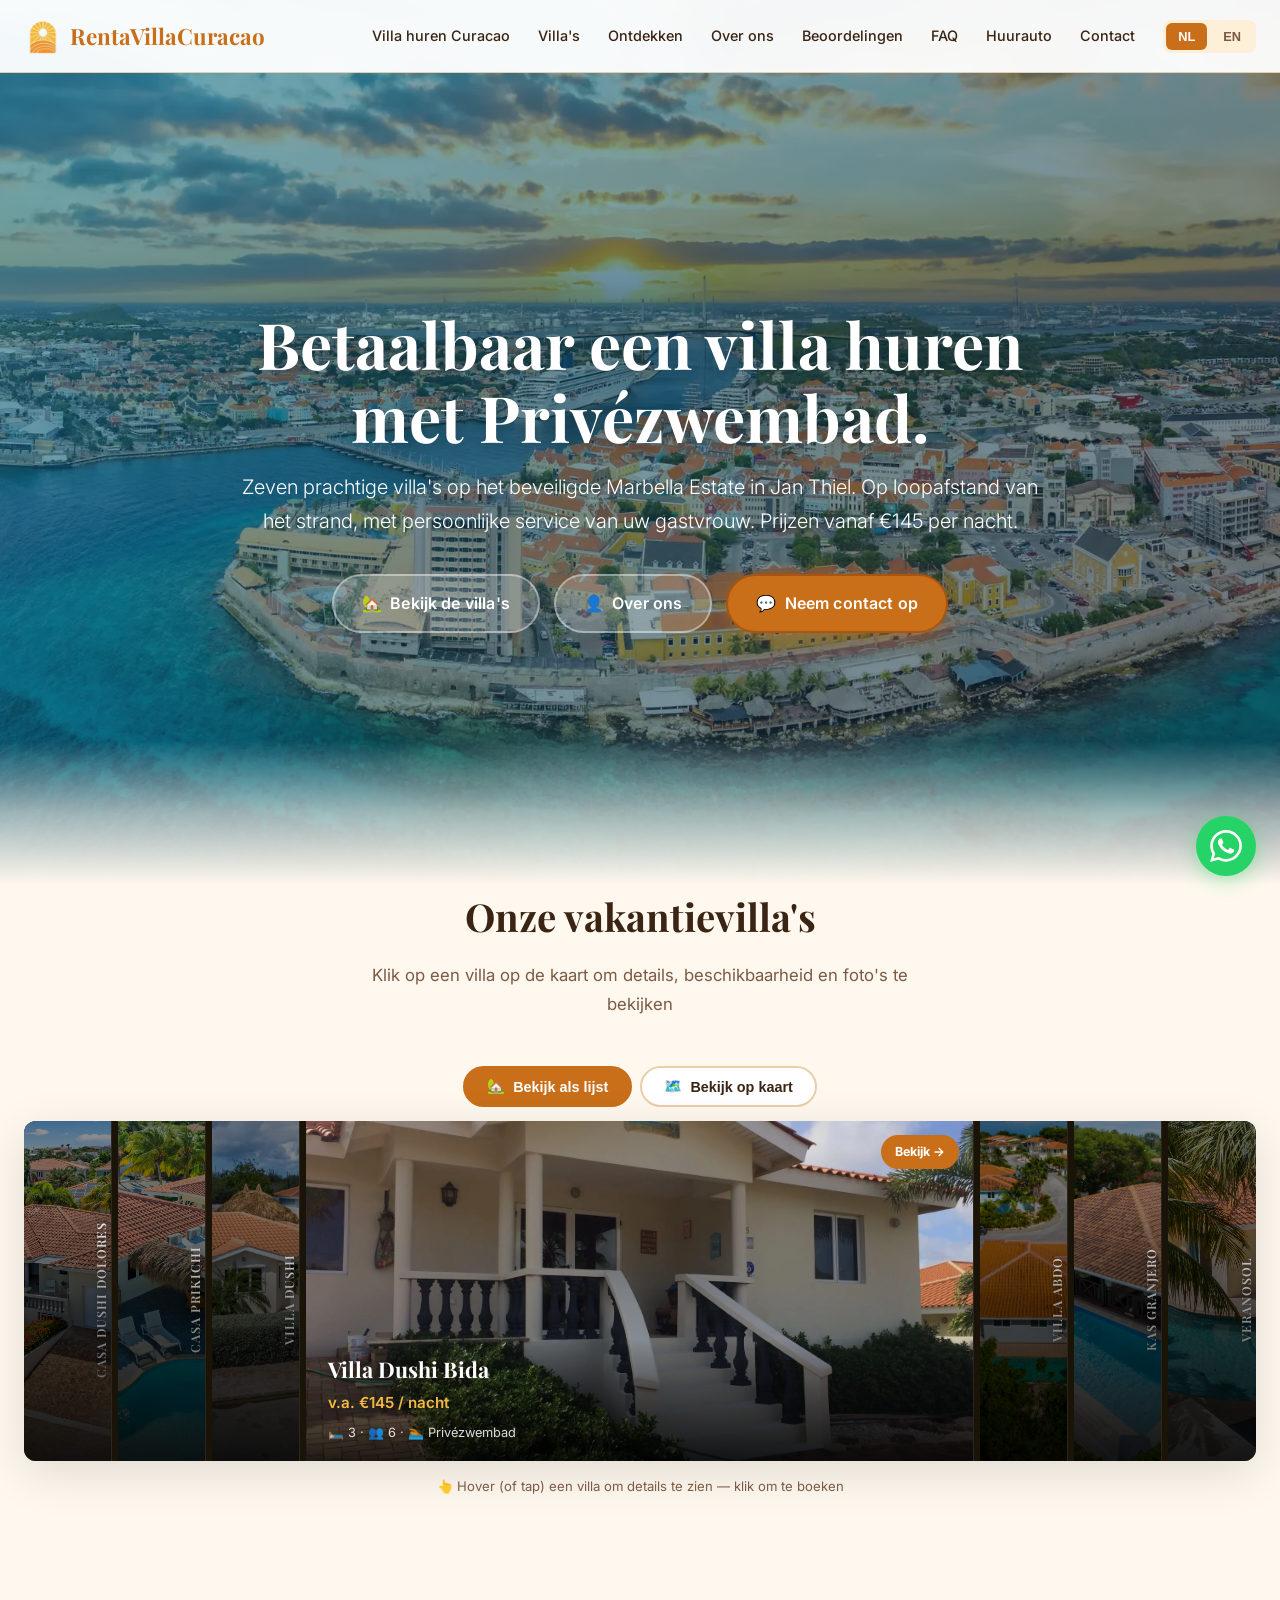
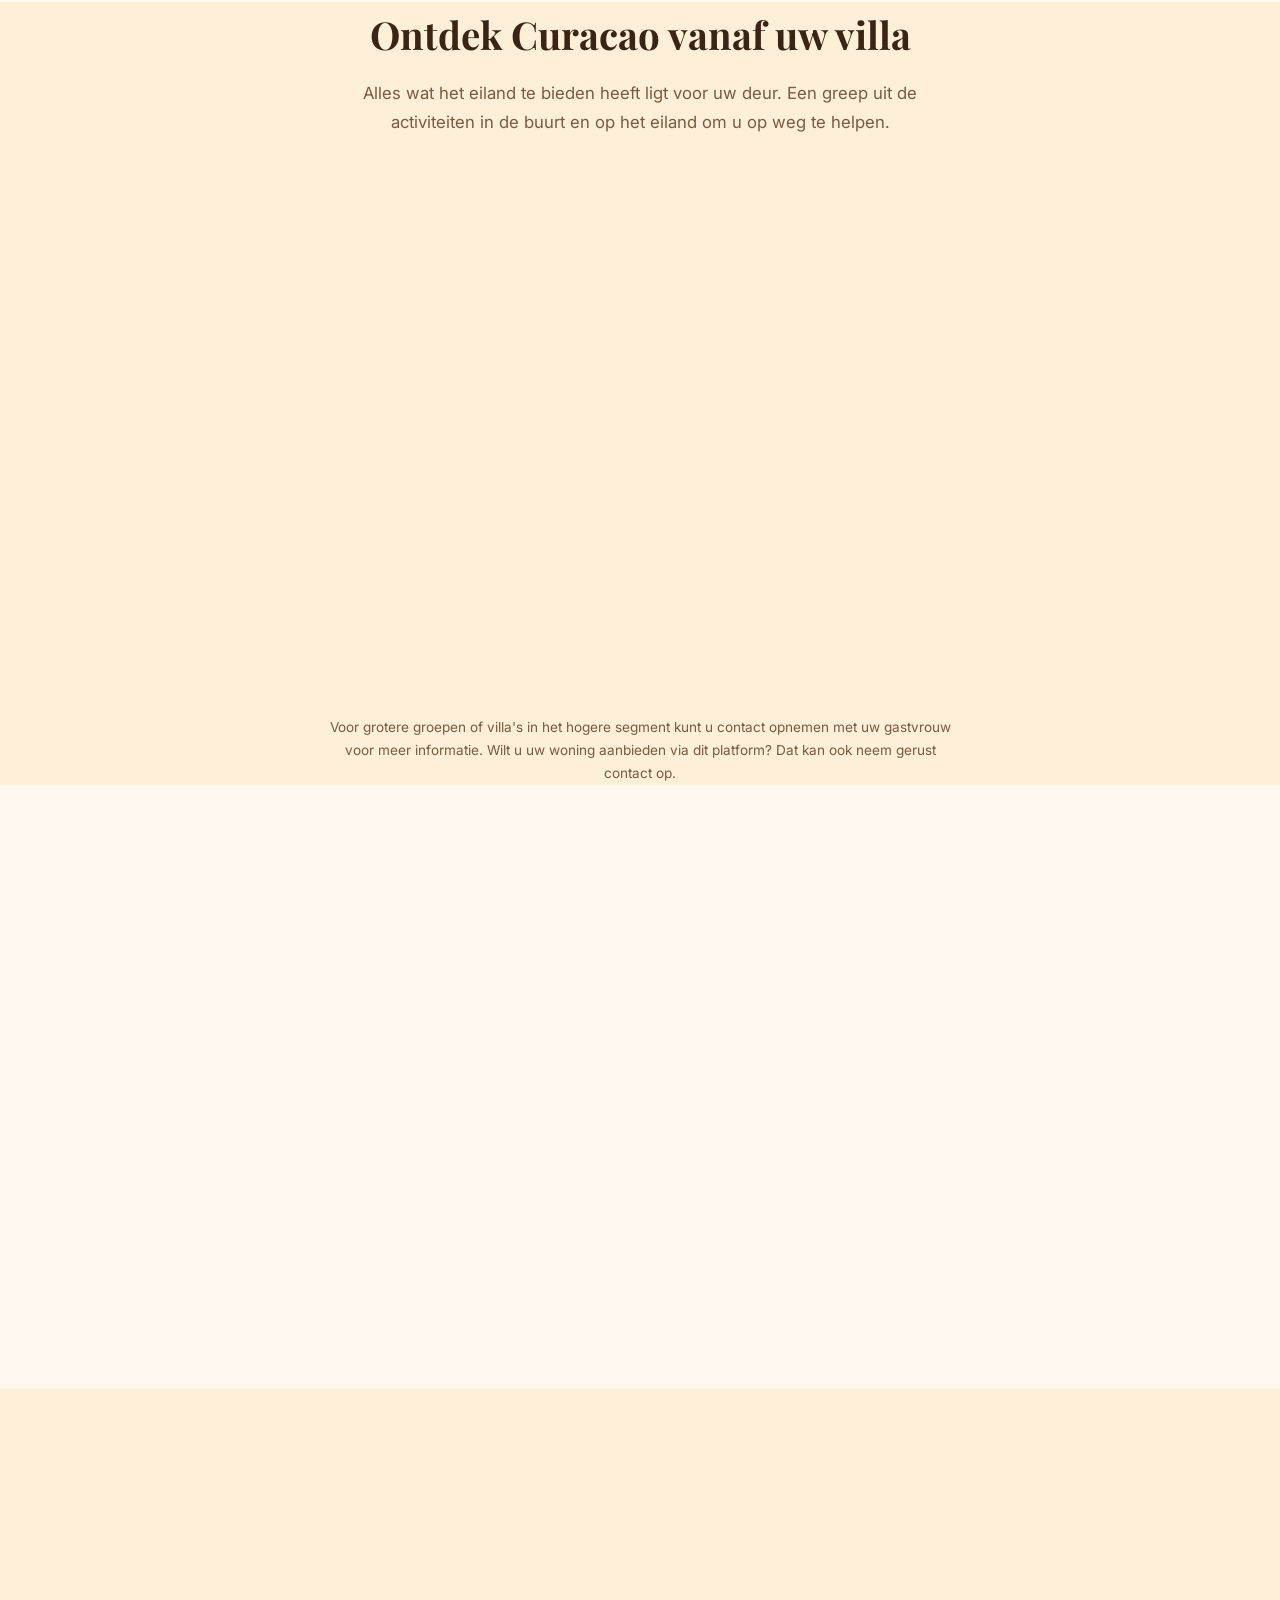
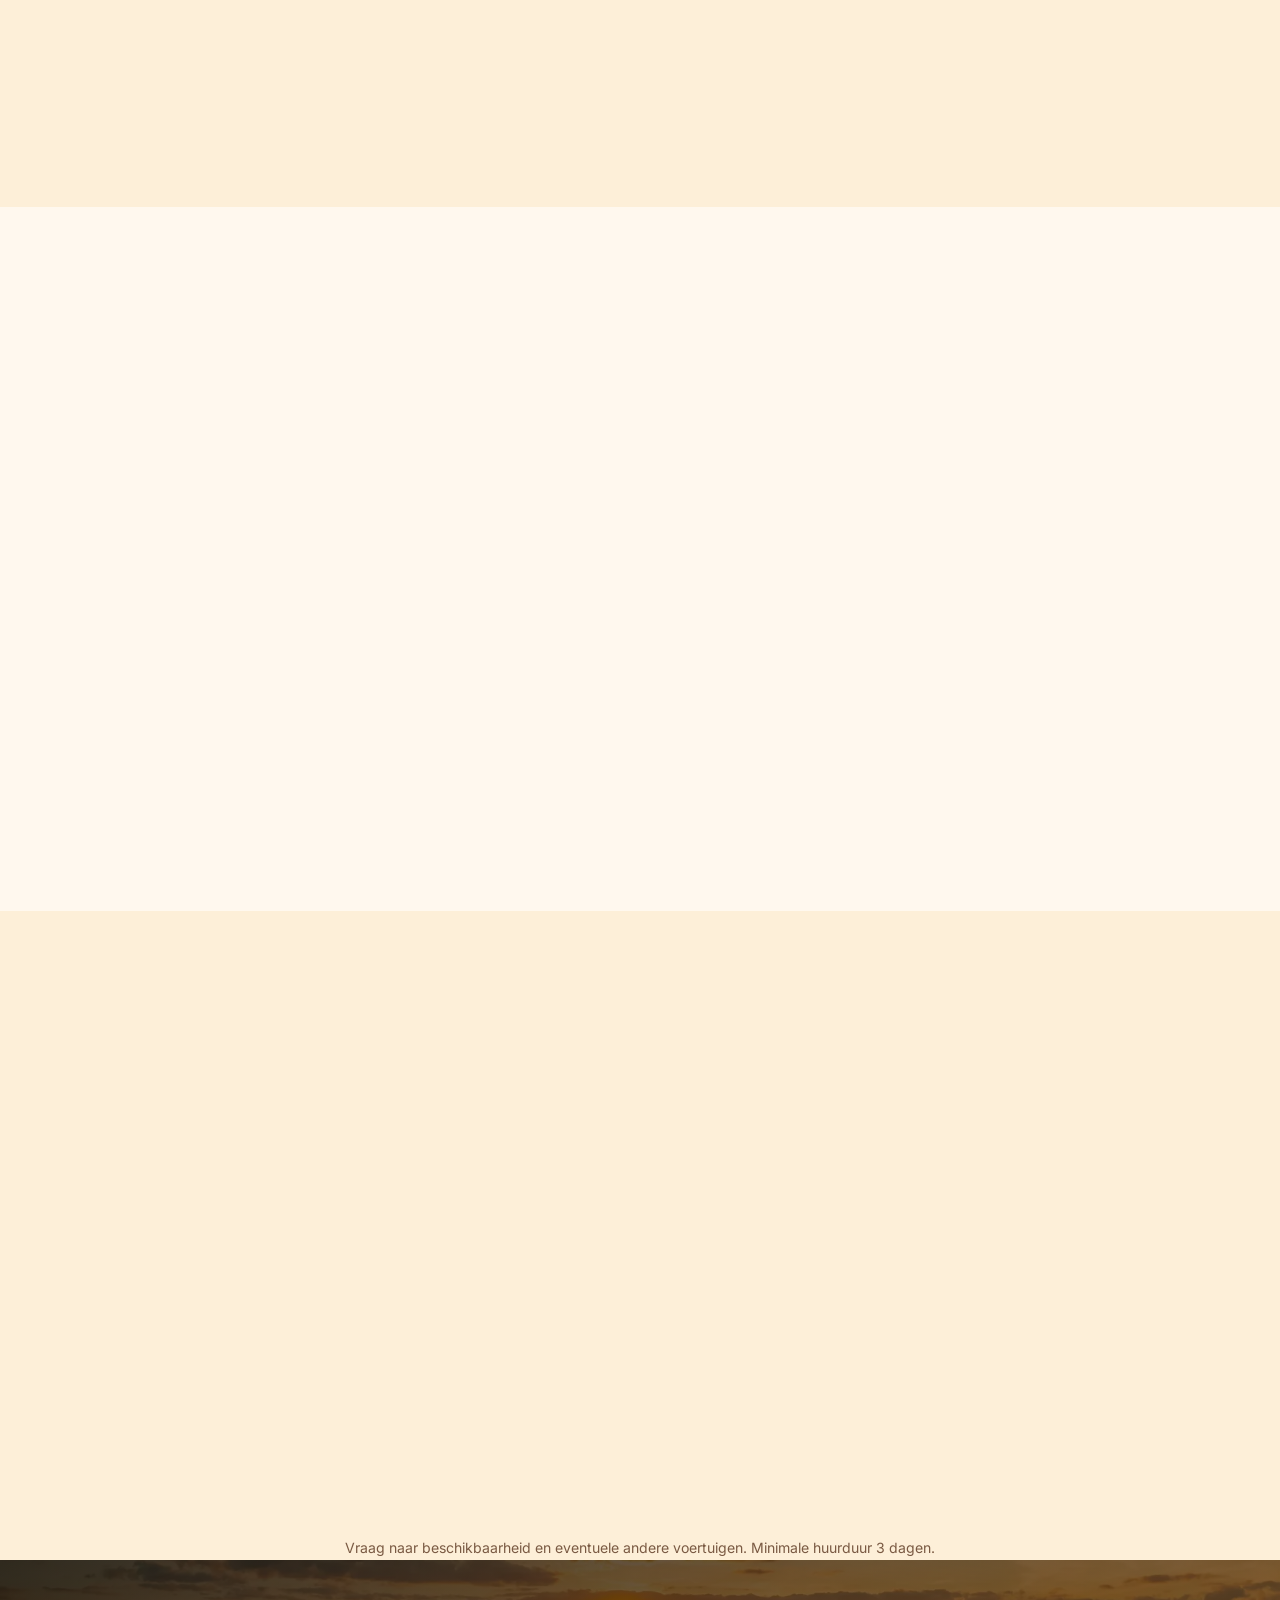
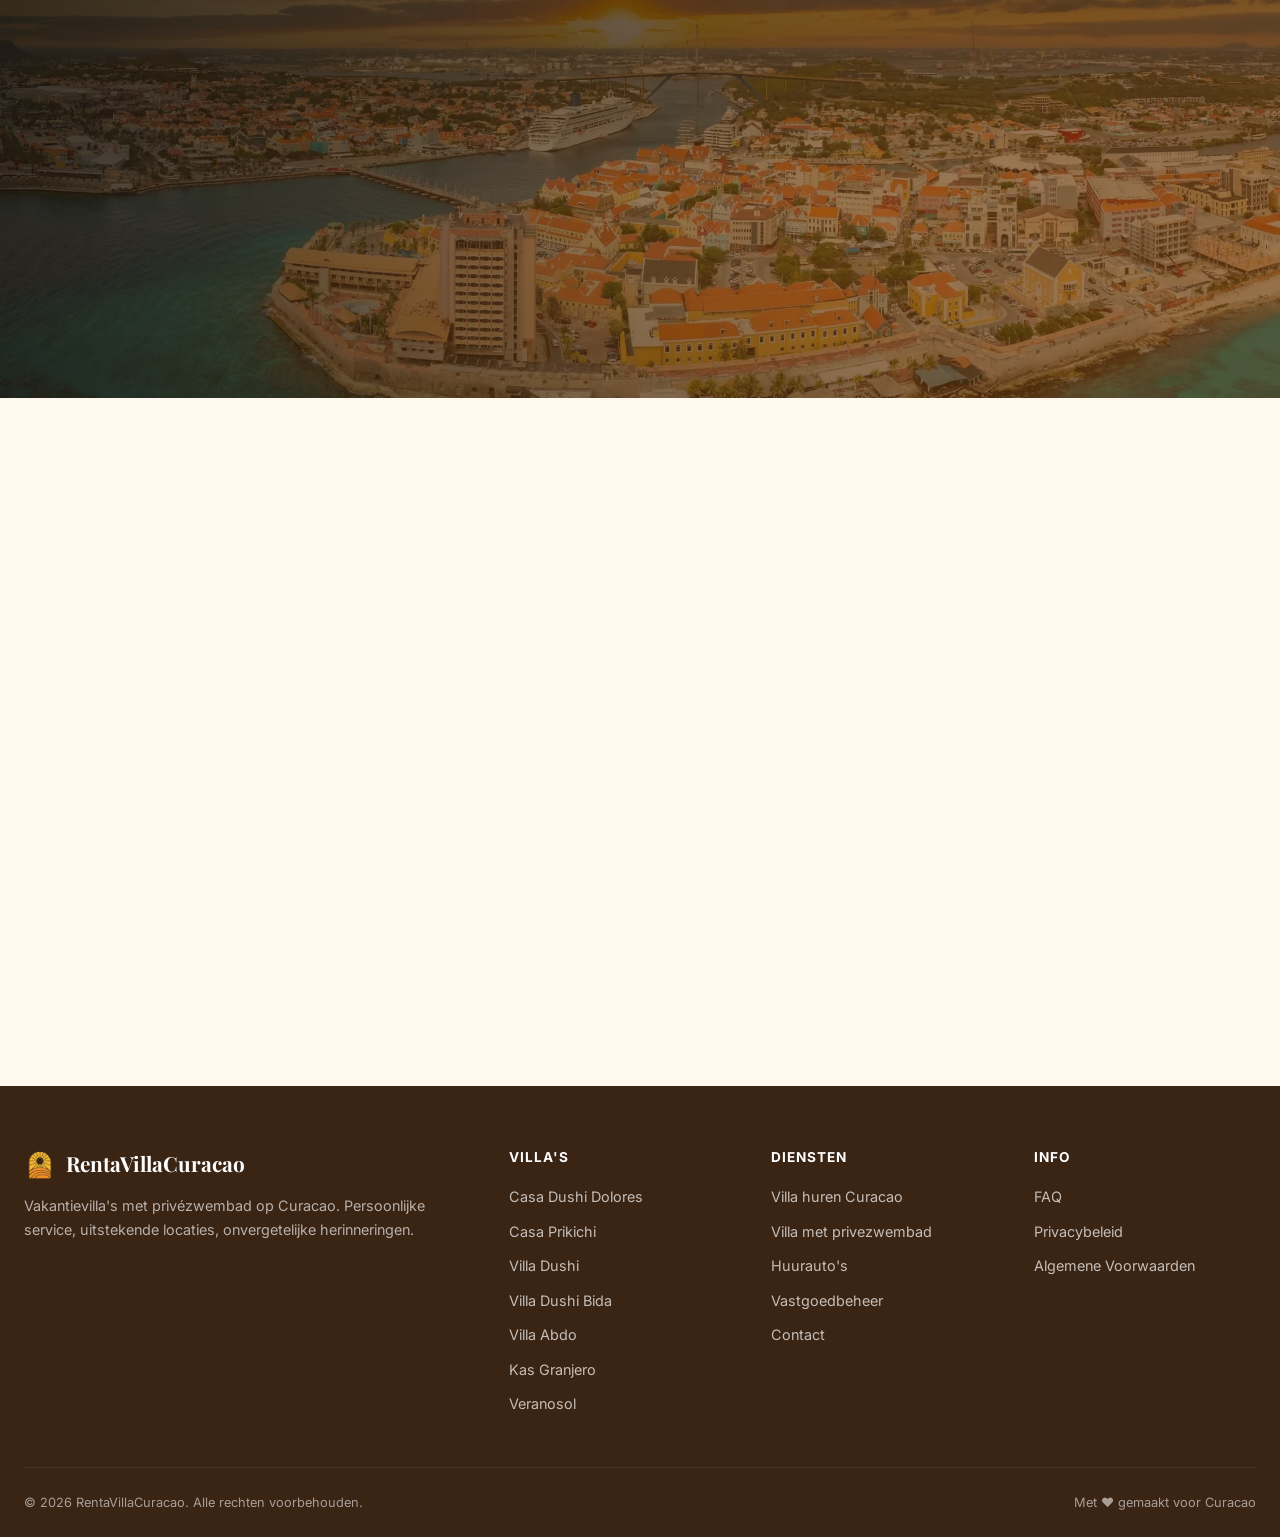
==== commit ccc7ccca: "Add SEO landing pages and villa pages" ====
--- a/index.html
+++ b/index.html
@@ -1,23 +1,40 @@
-<!DOCTYPE html>
+﻿<!DOCTYPE html>
 <html lang="nl">
 <head>
     <meta charset="UTF-8">
-    <meta name="viewport" content="width=device-width, initial-scale=1.0">
+    <meta name="viewport" content="width=device-width, initial-scale=1.0, viewport-fit=cover">
+    <link rel="icon" type="image/png" sizes="512x512" href="/favicon.png">
+    <link rel="icon" type="image/webp" href="/images/logo.webp">
+    <link rel="apple-touch-icon" href="/favicon.png">
     <title>RentaVillaCuracao | Vakantievilla's met Privézwembad op Curacao</title>
     <meta name="description" content="Huur een vakantievilla met privézwembad op Curacao. Uitstekende prijs-kwaliteit, dichtbij de mooiste stranden. Persoonlijke service van uw gastvrouw.">
     <meta name="robots" content="index, follow">
+    <link rel="canonical" href="https://rentavillacuracao.net/">
+    <meta property="og:title" content="RentaVillaCuracao | Vakantievilla's met privezwembad op Curacao">
+    <meta property="og:site_name" content="RentaVillaCuracao">
+    <meta property="og:description" content="Huur een vakantievilla met privezwembad bij Jan Thiel op Curacao, vanaf EUR 145 per nacht met lokale gastvrouw.">
+    <meta property="og:type" content="website">
+    <meta property="og:url" content="https://rentavillacuracao.net/">
+    <meta property="og:image" content="https://rentavillacuracao.net/images/hero-bg.webp">
 
     <script type="application/ld+json">
     {
       "@context": "https://schema.org",
       "@graph": [
         {
+          "@type": "WebSite",
+          "@id": "https://rentavillacuracao.net/#website",
+          "url": "https://rentavillacuracao.net/",
+          "name": "RentaVillaCuracao",
+          "alternateName": ["Rent a Villa Curacao", "Renta Villa Curacao"]
+        },
+        {
           "@type": ["LocalBusiness", "LodgingBusiness"],
-          "@id": "/#business",
+          "@id": "https://rentavillacuracao.net/#business",
           "name": "RentaVillaCuracao",
-          "url": "/",
-          "logo": "/images/logo.webp",
-          "image": "/images/hero-bg.webp",
+          "url": "https://rentavillacuracao.net/",
+          "logo": "https://rentavillacuracao.net/favicon.png",
+          "image": "https://rentavillacuracao.net/images/hero-bg.webp",
           "email": "rentavillacuracao@gmail.com",
           "telephone": "+59996779250",
           "address": {
@@ -40,13 +57,13 @@
           "@id": "/#villa-list",
           "name": "Vakantievilla's op Curacao",
           "itemListElement": [
-            {"@type": "ListItem", "position": 1, "name": "Casa Dushi Dolores", "url": "/#villas"},
-            {"@type": "ListItem", "position": 2, "name": "Casa Prikichi", "url": "/#villas"},
-            {"@type": "ListItem", "position": 3, "name": "Villa Dushi", "url": "/#villas"},
-            {"@type": "ListItem", "position": 4, "name": "Villa Dushi Bida", "url": "/#villas"},
-            {"@type": "ListItem", "position": 5, "name": "Villa Abdo", "url": "/#villas"},
-            {"@type": "ListItem", "position": 6, "name": "Kas Granjero", "url": "/#villas"},
-            {"@type": "ListItem", "position": 7, "name": "Veranosol", "url": "/#villas"}
+            {"@type": "ListItem", "position": 1, "name": "Casa Dushi Dolores", "url": "https://rentavillacuracao.net/villas/casa-dushi-dolores/"},
+            {"@type": "ListItem", "position": 2, "name": "Casa Prikichi", "url": "https://rentavillacuracao.net/villas/casa-prikichi/"},
+            {"@type": "ListItem", "position": 3, "name": "Villa Dushi", "url": "https://rentavillacuracao.net/villas/villa-dushi/"},
+            {"@type": "ListItem", "position": 4, "name": "Villa Dushi Bida", "url": "https://rentavillacuracao.net/villas/villa-dushi-bida/"},
+            {"@type": "ListItem", "position": 5, "name": "Villa Abdo", "url": "https://rentavillacuracao.net/villas/villa-abdo/"},
+            {"@type": "ListItem", "position": 6, "name": "Kas Granjero", "url": "https://rentavillacuracao.net/villas/kas-granjero/"},
+            {"@type": "ListItem", "position": 7, "name": "Veranosol", "url": "https://rentavillacuracao.net/villas/veranosol/"}
           ]
         },
         {
@@ -94,6 +111,8 @@
             <img src="images/logo.webp" alt="RentaVillaCuracao logo" style="height:38px;width:auto;vertical-align:middle;"> RentaVillaCuracao
         </a>
         <div class="nav-links" id="navLinks">
+            <a href="/villa-huren-curacao/" data-lang="nl">Villa huren Curacao</a>
+            <a href="/villa-huren-curacao/" data-lang="en">Rent a villa Curacao</a>
             <a href="#villas" data-lang="nl">Villa's</a>
             <a href="#villas" data-lang="en">Villas</a>
             <a href="#discover" data-lang="nl">Ontdekken</a>
@@ -513,16 +532,18 @@
         </div>
         <nav class="footer-col" aria-label="Villa links">
             <h4 data-lang="nl">Villa's</h4><h4 data-lang="en">Villas</h4>
-            <a href="#villas">Casa Dushi Dolores</a>
-            <a href="#villas">Casa Prikichi</a>
-            <a href="#villas">Villa Dushi Bida</a>
-            <a href="#villas">Villa Abdo</a>
-            <a href="#villas">Kas Granjero</a>
-            <a href="#villas">Veranosol</a>
+            <a href="/villas/casa-dushi-dolores/">Casa Dushi Dolores</a>
+            <a href="/villas/casa-prikichi/">Casa Prikichi</a>
+            <a href="/villas/villa-dushi/">Villa Dushi</a>
+            <a href="/villas/villa-dushi-bida/">Villa Dushi Bida</a>
+            <a href="/villas/villa-abdo/">Villa Abdo</a>
+            <a href="/villas/kas-granjero/">Kas Granjero</a>
+            <a href="/villas/veranosol/">Veranosol</a>
         </nav>
         <nav class="footer-col" aria-label="Diensten links">
             <h4 data-lang="nl">Diensten</h4><h4 data-lang="en">Services</h4>
-            <a href="#villas" data-lang="nl">Vakantieverhuur</a><a href="#villas" data-lang="en">Vacation rentals</a>
+            <a href="/villa-huren-curacao/" data-lang="nl">Villa huren Curacao</a><a href="/villa-huren-curacao/" data-lang="en">Rent a villa Curacao</a>
+            <a href="/villa-met-privezwembad-curacao/" data-lang="nl">Villa met privezwembad</a><a href="/villa-met-privezwembad-curacao/" data-lang="en">Villa with private pool</a>
             <a href="#car-rental" data-lang="nl">Huurauto's</a><a href="#car-rental" data-lang="en">Car rentals</a>
             <a href="#about" data-lang="nl">Vastgoedbeheer</a><a href="#about" data-lang="en">Property management</a>
             <a href="#contact" data-lang="nl">Contact</a><a href="#contact" data-lang="en">Contact</a>
--- a/css/styles.css
+++ b/css/styles.css
@@ -54,9 +54,12 @@
     --shadow-lg: 0 12px 48px rgba(0,0,0,0.12);
     --transition: 0.3s cubic-bezier(0.4, 0, 0.2, 1);
 }
-*,*::before,*::after{margin:0;padding:0;box-sizing:border-box;}
-html{scroll-behavior:smooth;}
-body{font-family:var(--font-body);color:var(--color-text);background:var(--color-bg);line-height:1.7;overflow-x:hidden;}
+*,*::before,*::after{margin:0;padding:0;box-sizing:border-box;min-width:0;}
+html{scroll-behavior:smooth;width:100%;max-width:100%;overflow-x:hidden;overscroll-behavior-x:none;}
+body{font-family:var(--font-body);color:var(--color-text);background:var(--color-bg);line-height:1.7;width:100%;max-width:100%;overflow-x:hidden;overscroll-behavior-x:none;touch-action:pan-y pinch-zoom;}
+@supports (overflow:clip){
+    html,body{overflow-x:clip;}
+}
 img{max-width:100%;height:auto;display:block;}
 a{color:var(--color-primary);text-decoration:none;transition:color var(--transition);}
 a:hover{color:var(--color-primary-dark);}
@@ -436,6 +439,45 @@
 .footer-col a:hover{color:#fff;transform:translateX(4px);}
 .footer-bottom{max-width:1280px;margin:0 auto;padding-top:24px;border-top:1px solid rgba(255,255,255,.1);display:flex;justify-content:space-between;align-items:center;flex-wrap:wrap;gap:12px;font-size:.8rem;opacity:.7;}
 
+/* SEO LANDING AND VILLA PAGES */
+.seo-page .nav{position:sticky;}
+.seo-page .nav-hamburger{display:none;}
+.seo-hero{position:relative;padding:140px 24px 72px;color:#fff;background:linear-gradient(135deg,rgba(28,20,8,.72),rgba(26,127,168,.54)),var(--seo-hero-image, url('../images/hero-bg.webp')) center/cover no-repeat;}
+.seo-hero-inner{max-width:1120px;margin:0 auto;}
+.breadcrumbs{display:flex;flex-wrap:wrap;gap:8px;align-items:center;margin-bottom:18px;font-size:.84rem;color:rgba(255,255,255,.82);}
+.breadcrumbs a{color:#fff;text-decoration:underline;text-underline-offset:3px;}
+.seo-eyebrow{display:inline-flex;align-items:center;gap:8px;background:rgba(255,255,255,.18);border:1px solid rgba(255,255,255,.34);border-radius:999px;padding:6px 12px;font-size:.78rem;font-weight:700;text-transform:uppercase;letter-spacing:.06em;margin-bottom:14px;}
+.seo-hero h1{font-family:var(--font-heading);font-size:clamp(2.1rem,5vw,4.4rem);line-height:1.08;max-width:900px;margin-bottom:18px;text-shadow:0 2px 18px rgba(0,0,0,.28);}
+.seo-hero p{max-width:740px;font-size:clamp(1rem,2vw,1.2rem);line-height:1.75;color:rgba(255,255,255,.93);margin-bottom:26px;}
+.seo-actions{display:flex;flex-wrap:wrap;gap:12px;}
+.seo-section{padding:72px 24px;max-width:1120px;margin:0 auto;}
+.seo-section-narrow{max-width:860px;}
+.seo-section h2{font-family:var(--font-heading);font-size:clamp(1.7rem,3vw,2.55rem);line-height:1.18;margin-bottom:16px;color:var(--color-text);}
+.seo-section h3{font-family:var(--font-heading);font-size:1.28rem;margin-bottom:10px;color:var(--color-text);}
+.seo-section p{color:var(--color-text-light);margin-bottom:16px;}
+.seo-lead{font-size:1.08rem;line-height:1.85;}
+.seo-grid{display:grid;grid-template-columns:repeat(auto-fit,minmax(240px,1fr));gap:20px;margin-top:24px;}
+.seo-card{background:#fff;border:1px solid var(--color-border);border-radius:10px;padding:22px;box-shadow:var(--shadow);}
+.seo-card ul,.seo-list{padding-left:20px;color:var(--color-text-light);}
+.seo-card li,.seo-list li{margin-bottom:8px;}
+.seo-villa-grid{display:grid;grid-template-columns:repeat(auto-fit,minmax(260px,1fr));gap:22px;margin-top:28px;}
+.seo-villa-card{background:#fff;border-radius:10px;overflow:hidden;box-shadow:var(--shadow);border:1px solid var(--color-border);display:flex;flex-direction:column;}
+.seo-villa-card img{width:100%;height:190px;object-fit:cover;}
+.seo-villa-card-body{padding:20px;display:flex;flex-direction:column;flex:1;}
+.seo-villa-card-body p{font-size:.92rem;flex:1;}
+.seo-meta{display:flex;flex-wrap:wrap;gap:8px;margin:12px 0 16px;}
+.seo-meta span{background:var(--color-bg-alt);border:1px solid var(--color-border);border-radius:999px;padding:4px 10px;font-size:.78rem;font-weight:700;color:var(--color-primary-dark);}
+.seo-gallery{display:grid;grid-template-columns:repeat(4,1fr);gap:10px;margin-top:24px;}
+.seo-gallery img{width:100%;height:180px;object-fit:cover;border-radius:10px;}
+.seo-gallery img:first-child{grid-column:span 2;grid-row:span 2;height:370px;}
+.seo-highlight{background:var(--color-bg-alt);border-top:1px solid var(--color-border);border-bottom:1px solid var(--color-border);}
+.seo-faq details{background:#fff;border:1px solid var(--color-border);border-radius:10px;padding:0 18px;margin-bottom:12px;box-shadow:0 2px 12px rgba(0,0,0,.04);}
+.seo-faq summary{cursor:pointer;font-weight:700;padding:18px 0;color:var(--color-text);}
+.seo-faq details p{padding-bottom:18px;margin-bottom:0;}
+.seo-cta-band{background:linear-gradient(135deg,rgba(26,127,168,.95),rgba(201,111,26,.9));color:#fff;text-align:center;padding:64px 24px;}
+.seo-cta-band h2{font-family:var(--font-heading);font-size:clamp(1.8rem,3vw,2.6rem);margin-bottom:12px;}
+.seo-cta-band p{max-width:680px;margin:0 auto 26px;color:rgba(255,255,255,.9);}
+
 /* WHATSAPP FLOAT */
 .whatsapp-float{position:fixed;bottom:24px;right:24px;z-index:999;width:60px;height:60px;background:#25d366;border-radius:50%;display:flex;align-items:center;justify-content:center;box-shadow:0 4px 20px rgba(37,211,102,.4);cursor:pointer;transition:transform var(--transition),box-shadow var(--transition);text-decoration:none;}
 .whatsapp-float:hover{transform:scale(1.1);box-shadow:0 6px 28px rgba(37,211,102,.5);}
@@ -477,6 +519,10 @@
     .nav-links{display:none;}
     .nav-hamburger{display:block;}
     .nav-links.mobile-open{display:flex;flex-direction:column;position:absolute;top:72px;left:0;right:0;background:#fff;padding:24px;box-shadow:var(--shadow);gap:16px;}
+    .seo-page .nav-hamburger{display:none;}
+    .seo-page .nav-inner{height:auto;min-height:72px;align-items:flex-start;gap:12px;flex-direction:column;padding-top:14px;padding-bottom:14px;}
+    .seo-page .nav-links{display:flex;flex-wrap:wrap;gap:12px 16px;position:static;padding:0;box-shadow:none;background:transparent;}
+    .seo-page .nav-links a{font-size:.84rem;}
     .about-grid,.contact-grid{grid-template-columns:1fr;}
     .footer-inner{grid-template-columns:1fr 1fr;}
     .cal-months{grid-template-columns:1fr;}
@@ -485,6 +531,14 @@
 @media(max-width:600px){
     .footer-inner{grid-template-columns:1fr;}
     .section{padding:48px 16px;}
+    .seo-page .nav-inner{height:auto;min-height:72px;align-items:flex-start;gap:12px;flex-direction:column;padding-top:14px;padding-bottom:14px;}
+    .seo-page .nav-links{display:flex;flex-wrap:wrap;gap:12px 16px;position:static;padding:0;box-shadow:none;background:transparent;}
+    .seo-page .nav-links a{font-size:.84rem;}
+    .seo-hero{padding:112px 18px 56px;}
+    .seo-section{padding:52px 18px;}
+    .seo-actions .btn-cta{width:100%;max-width:340px;justify-content:center;}
+    .seo-gallery{grid-template-columns:1fr 1fr;}
+    .seo-gallery img,.seo-gallery img:first-child{grid-column:auto;grid-row:auto;height:170px;}
     .vmodal-body{padding:16px 16px 0;}
     .vmodal-tabs{margin:0 -16px;padding:0 16px;overflow-x:auto;}
     .vmodal-tab{padding:10px 14px;font-size:.82rem;}
